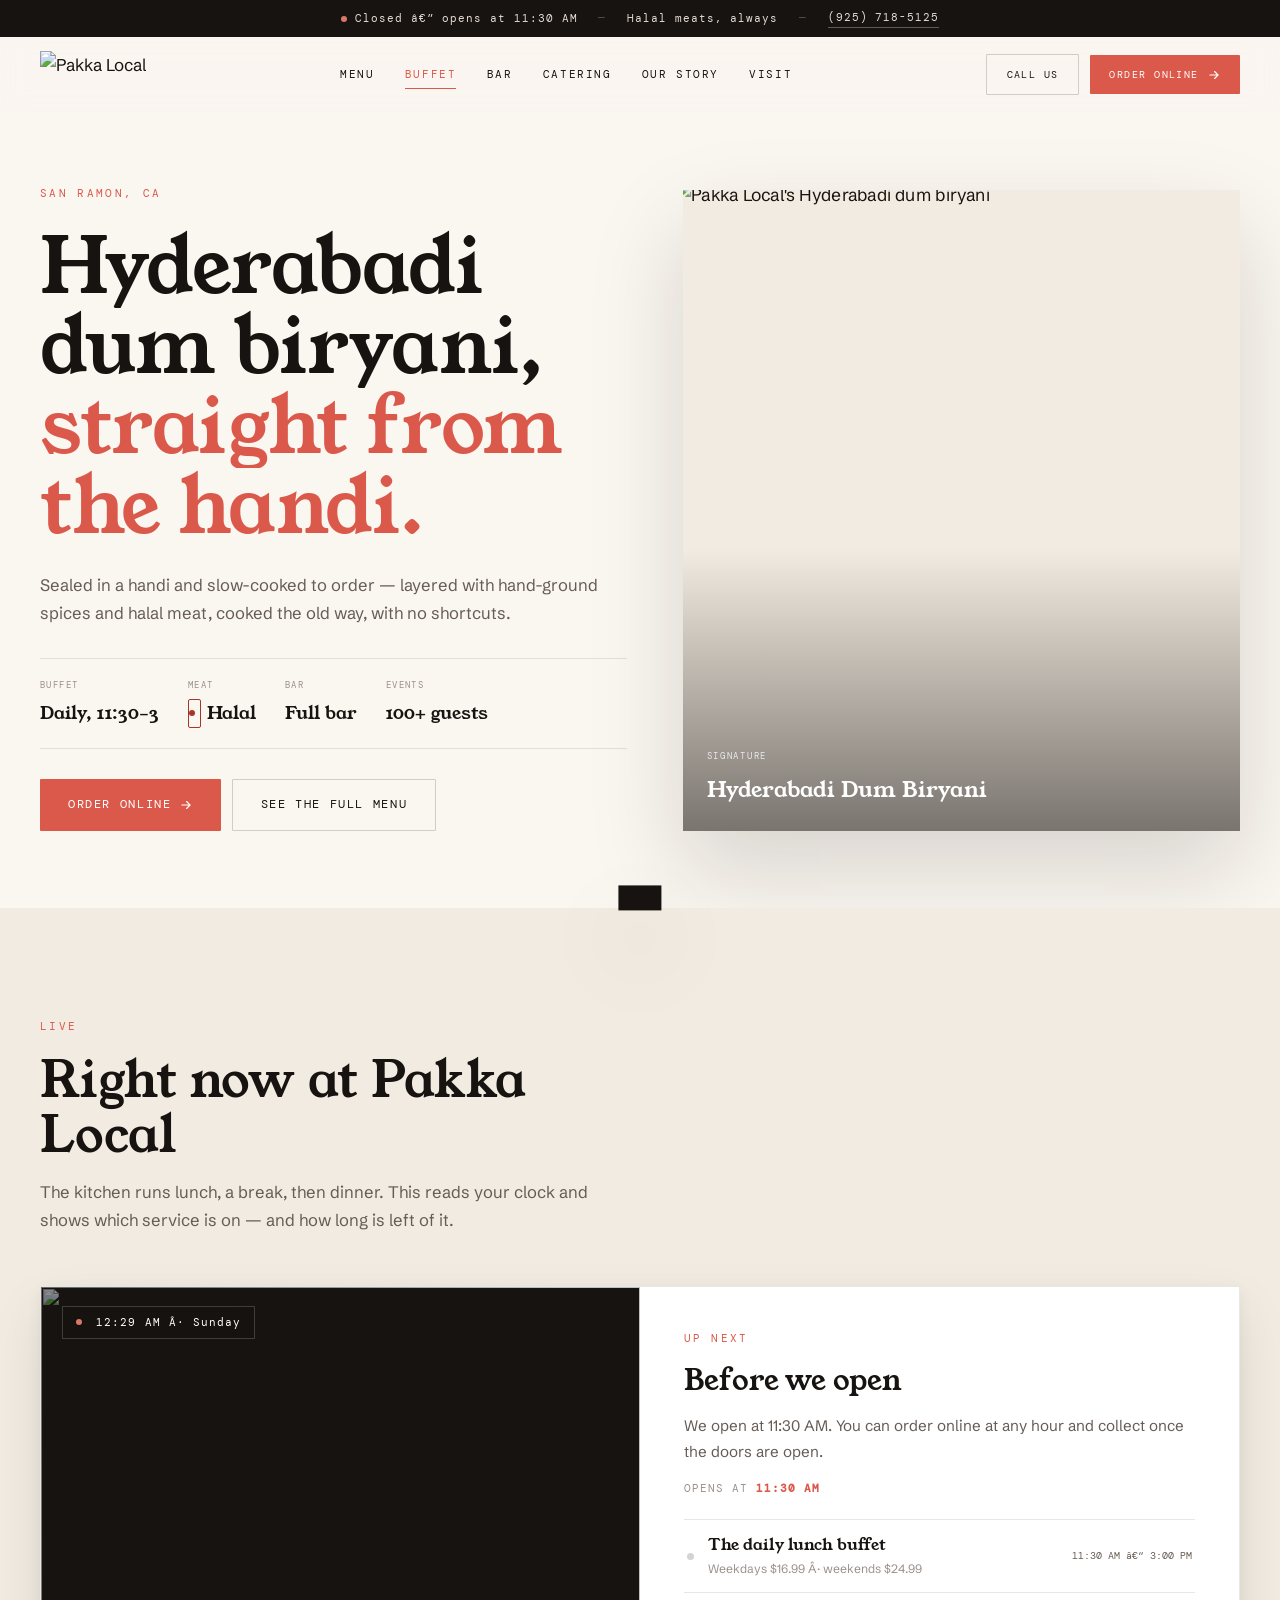
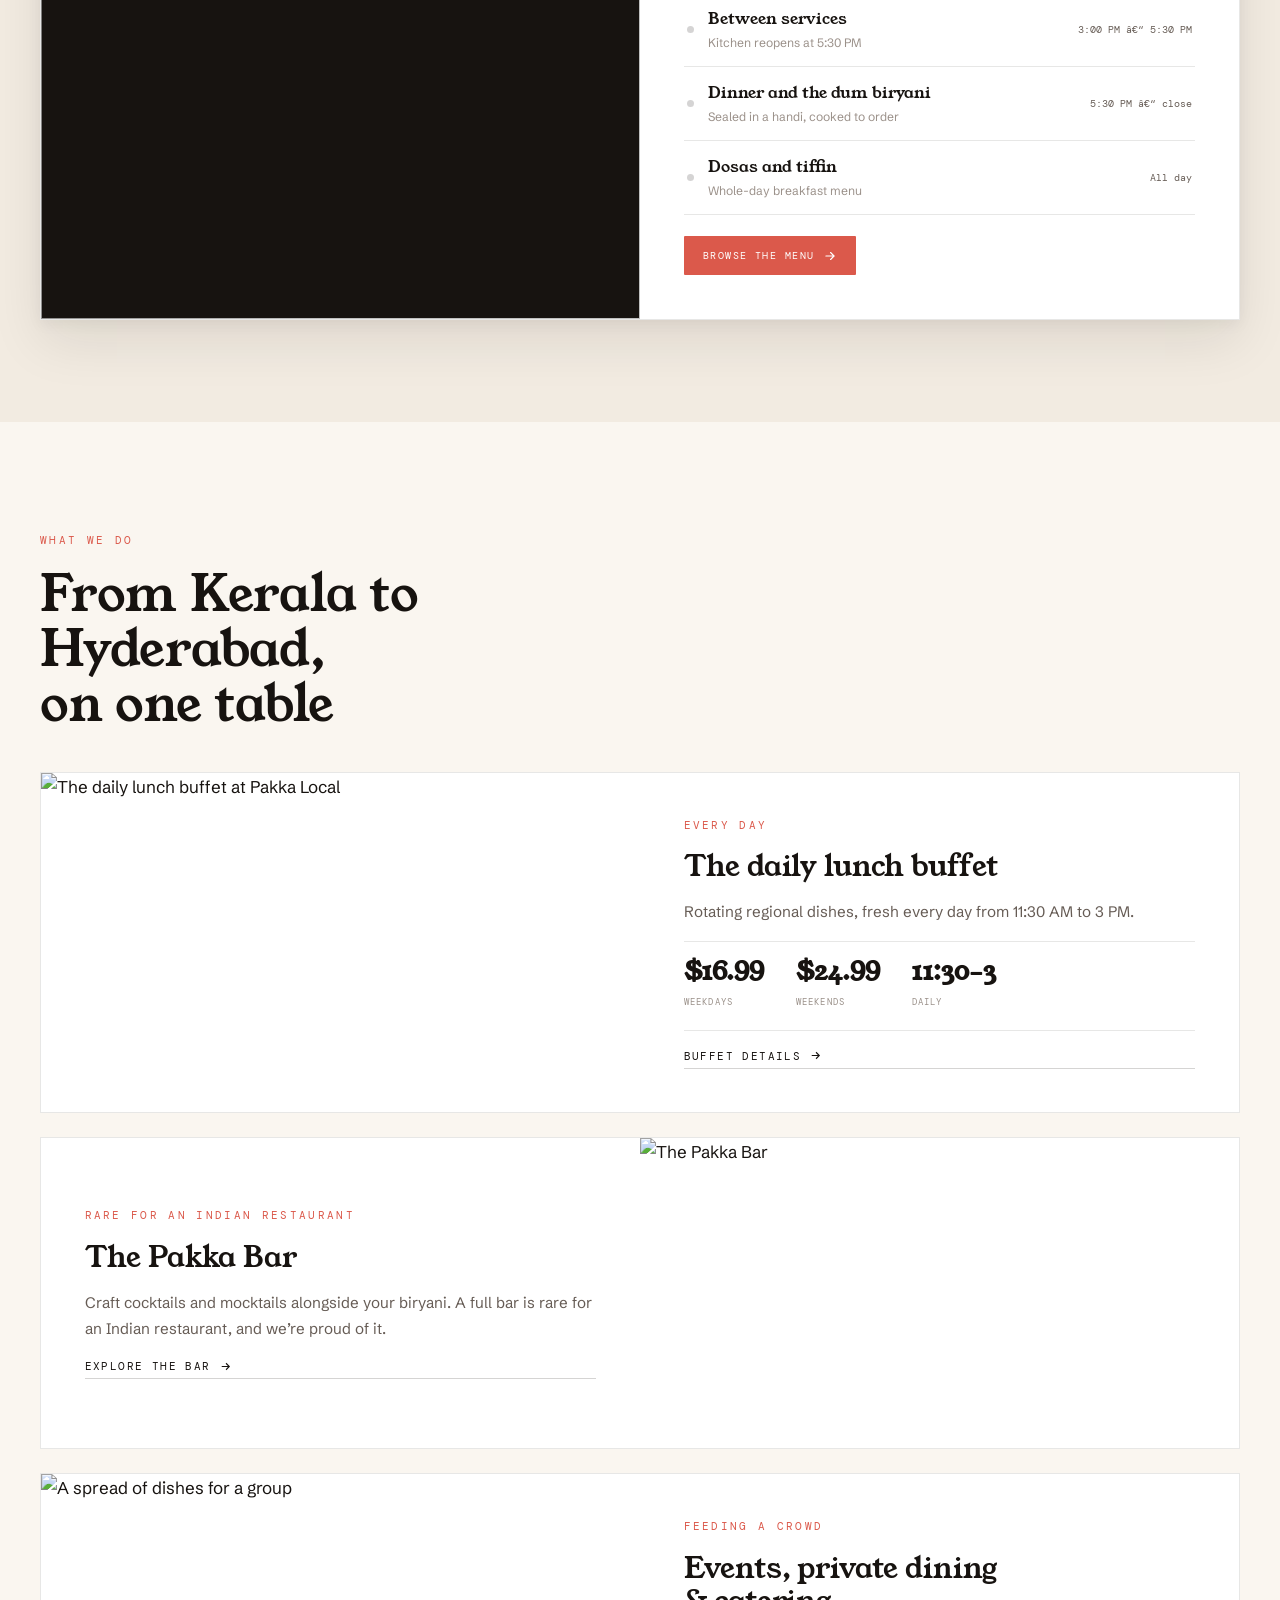
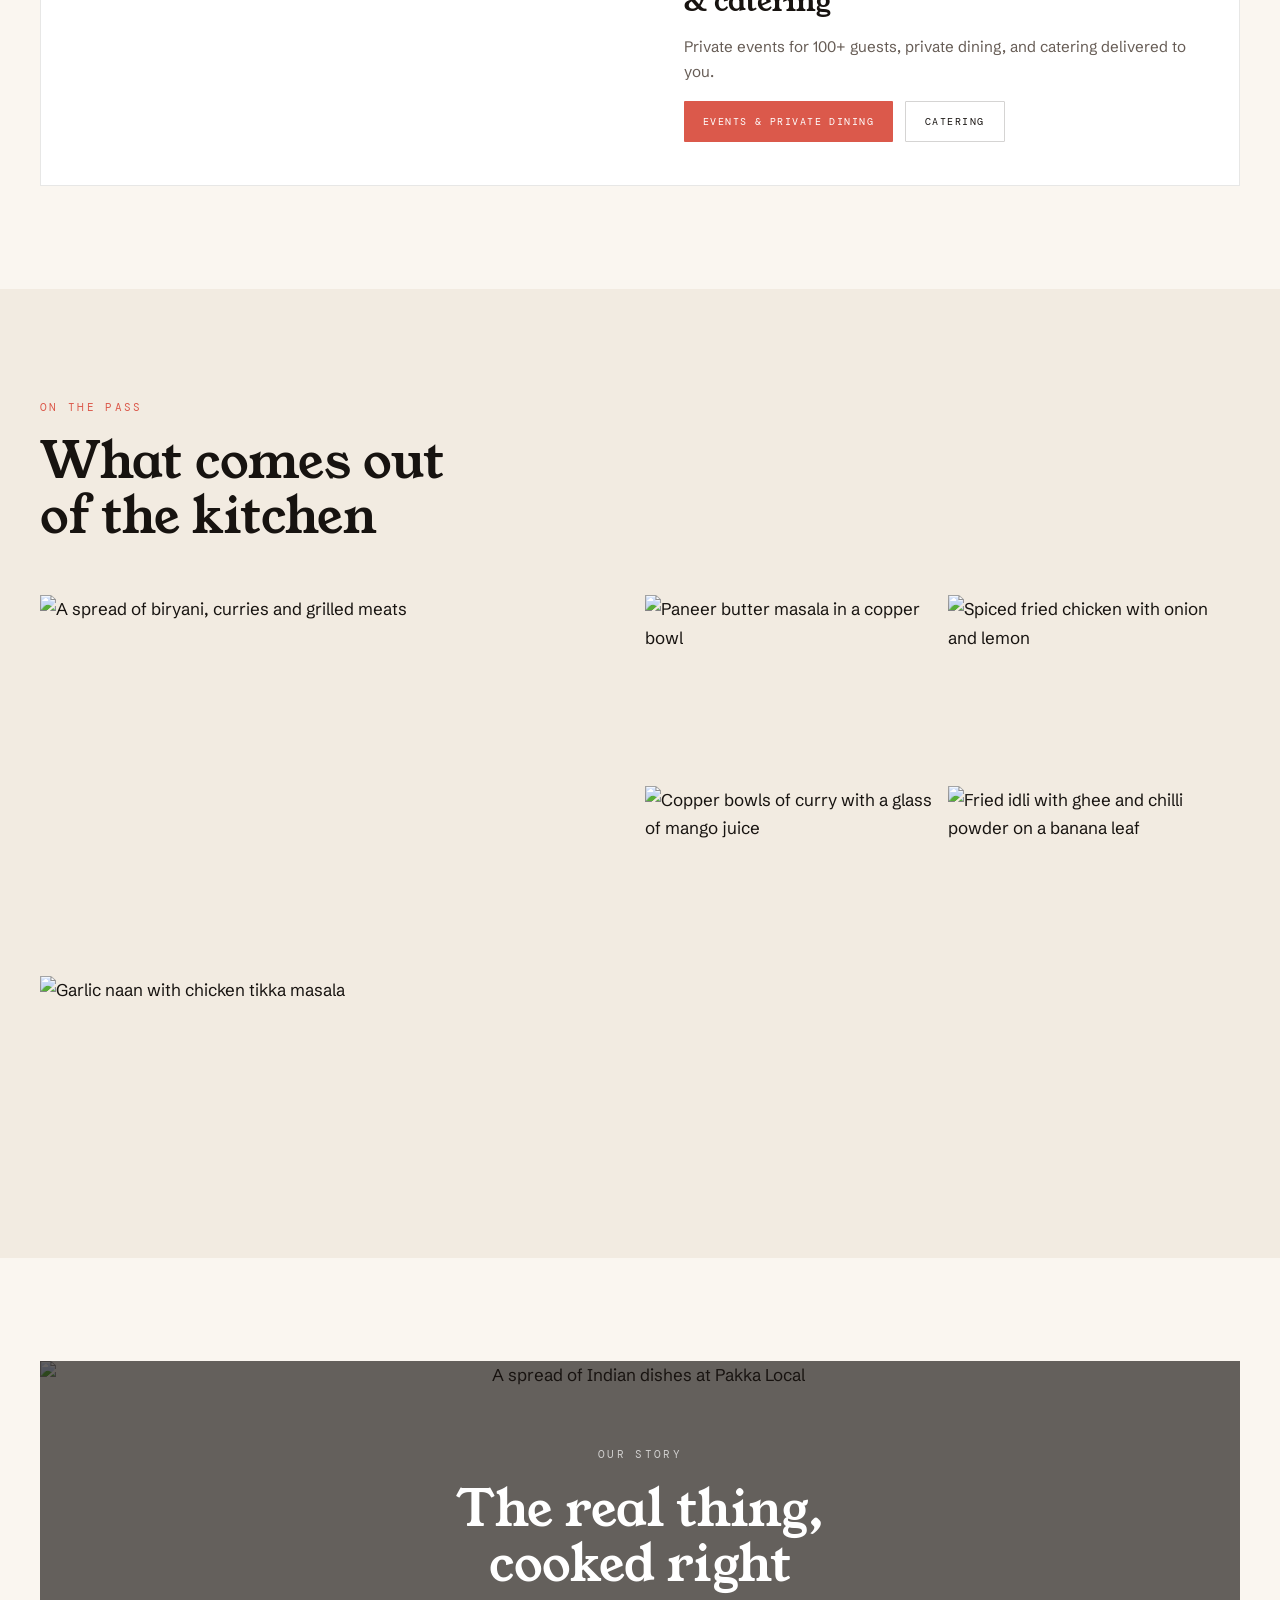
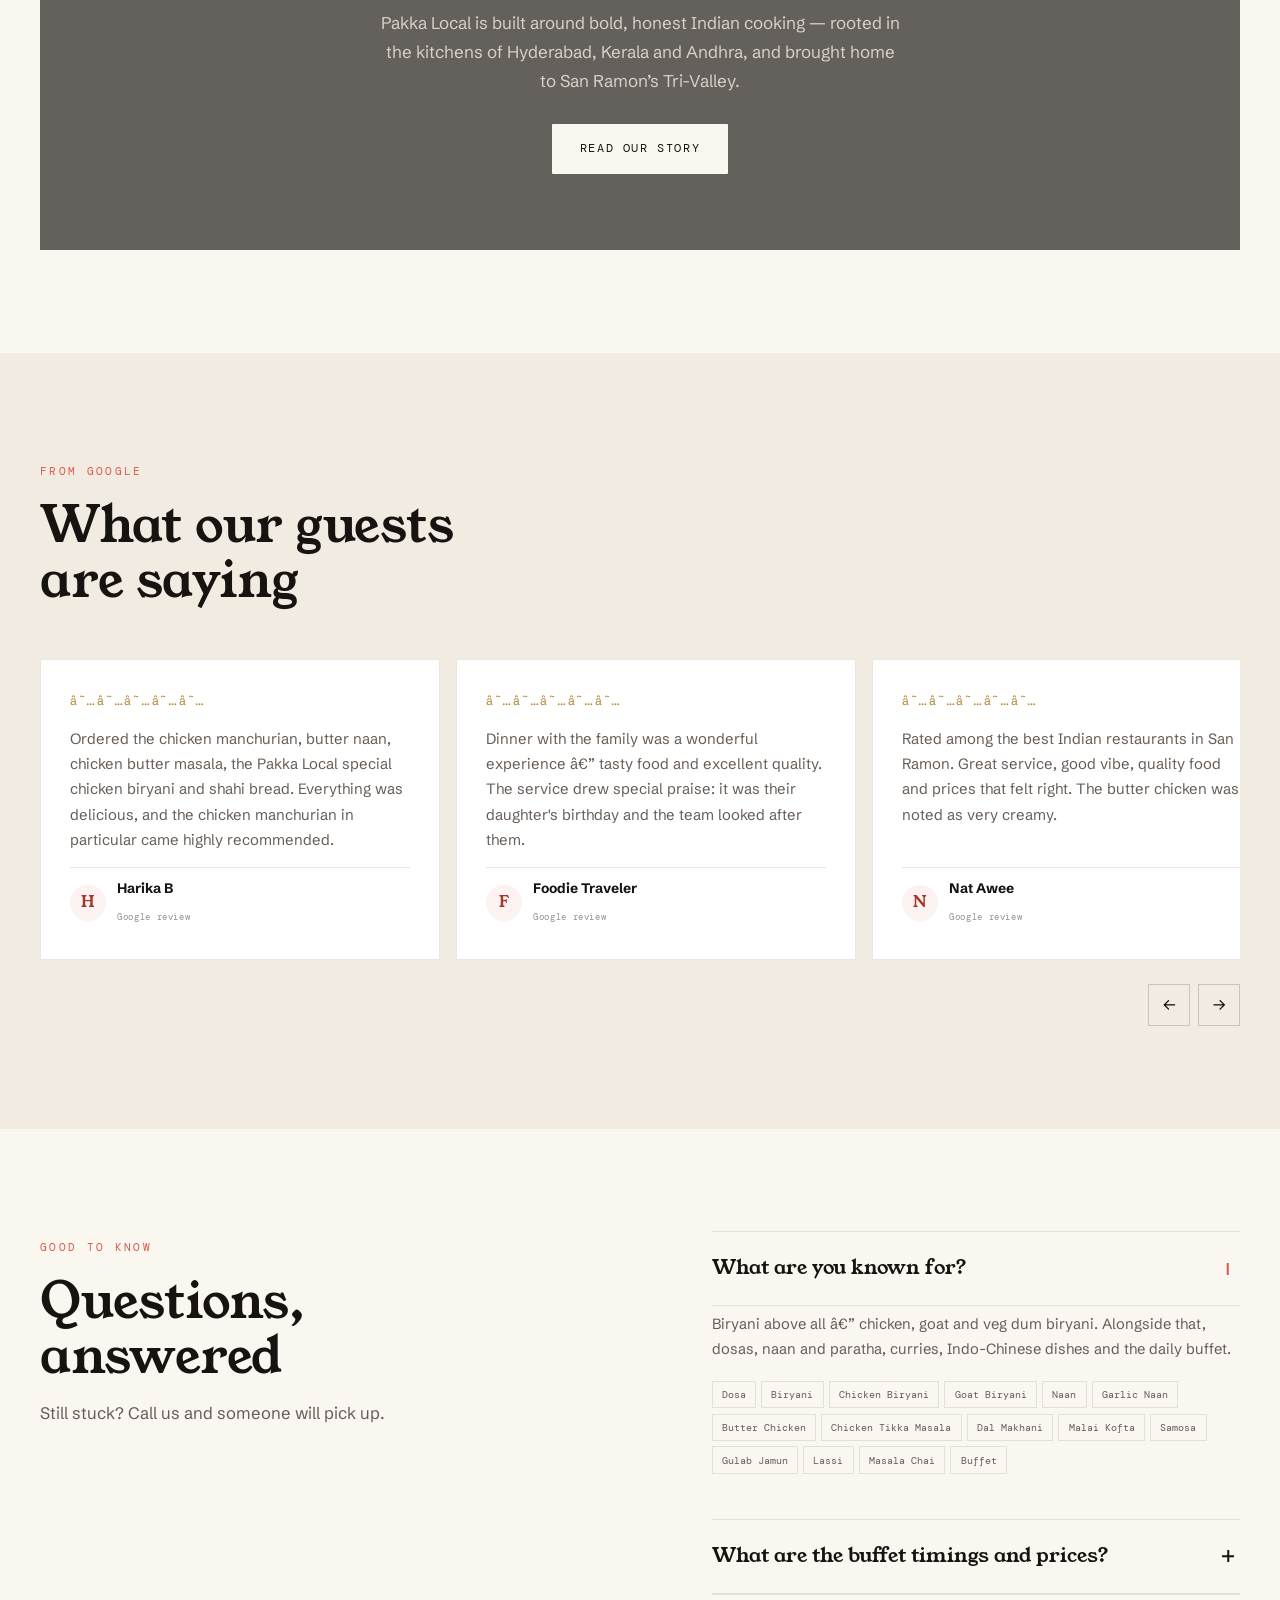
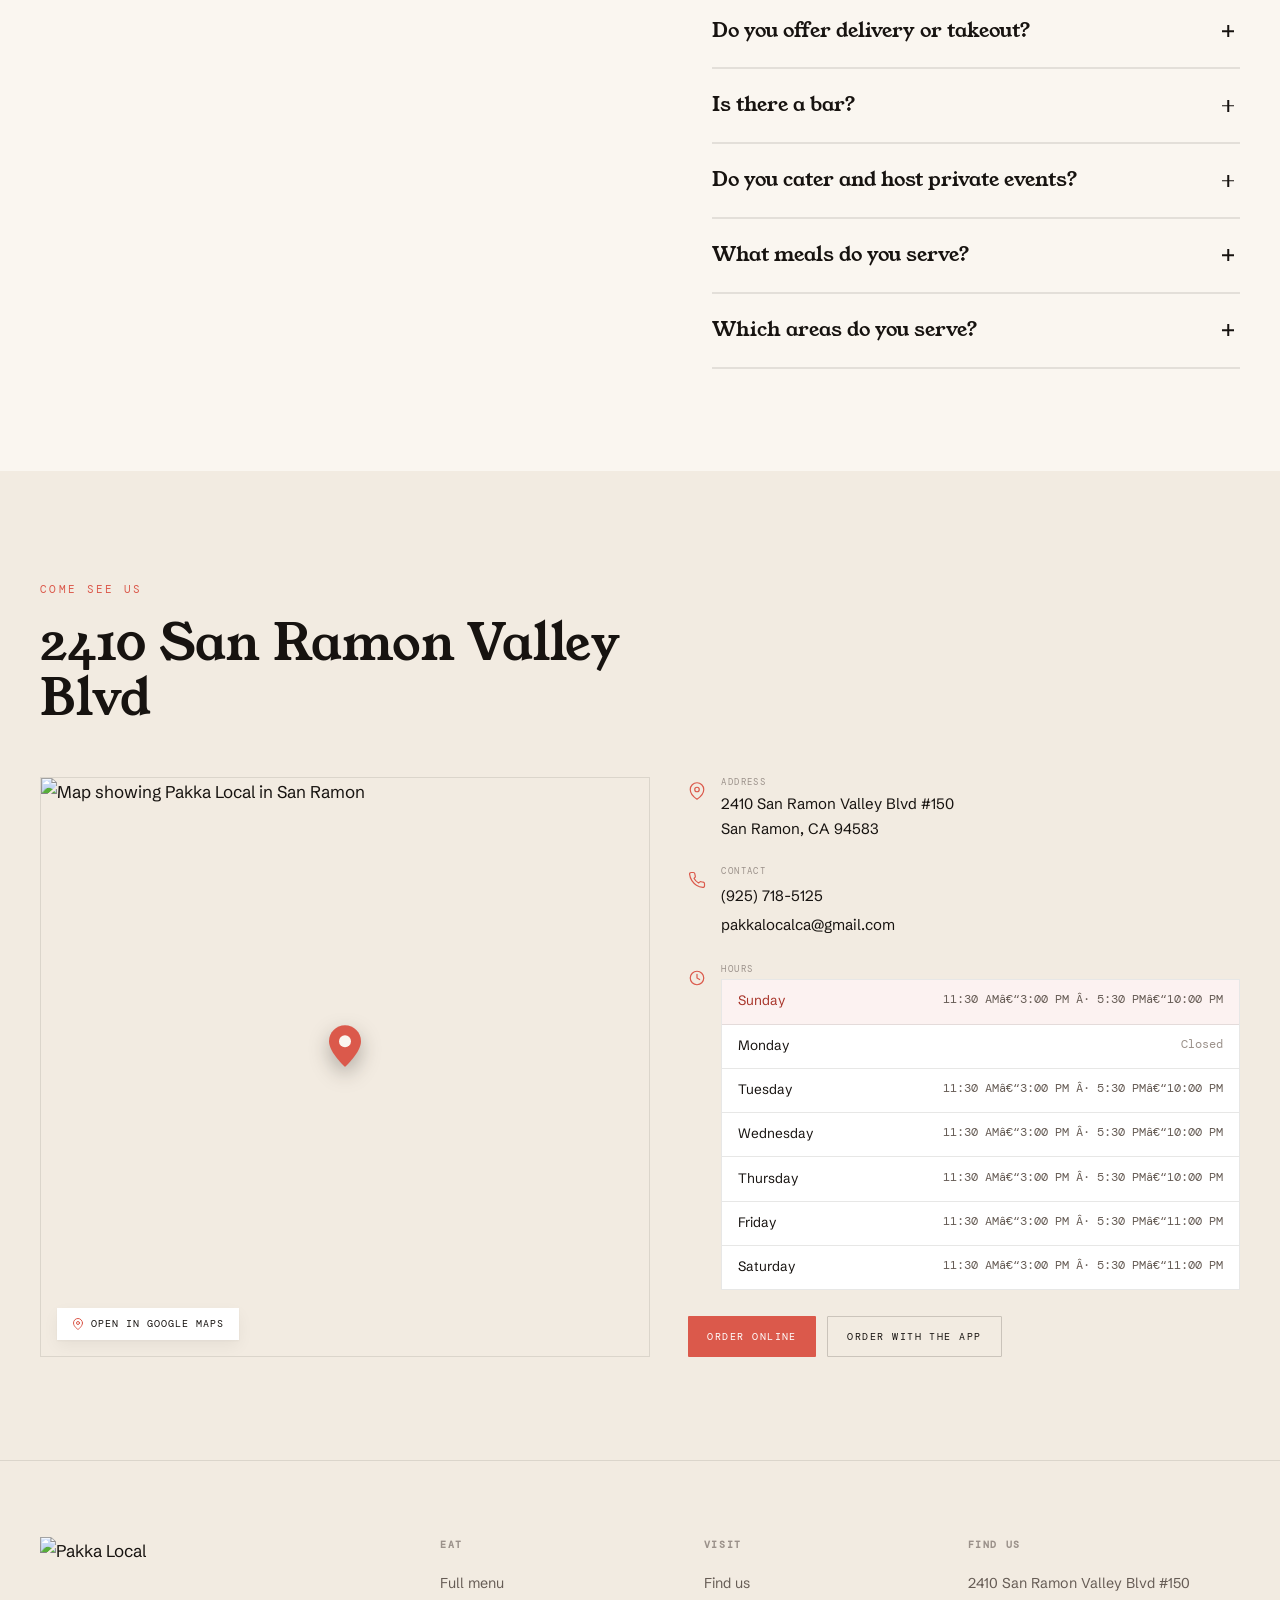
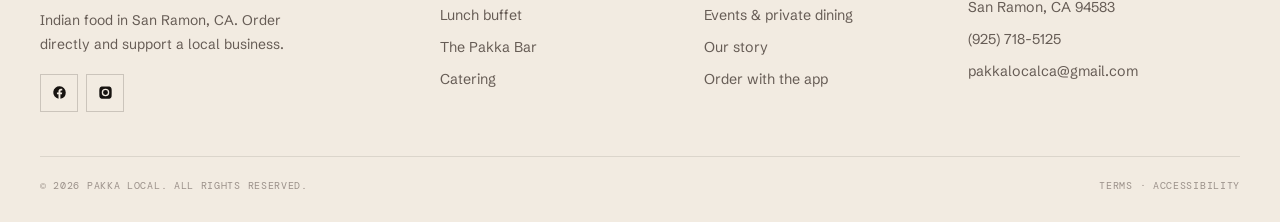
==== index.html @ 2f12a11b "Replace site with local HTML/CSS and Boons order links. Point every Order online CTA to order.boons." ====
<!DOCTYPE html>
<html lang="en">
<head>
<meta charset="UTF-8">
<meta name="viewport" content="width=device-width, initial-scale=1.0">
<title>Pakka Local — Indian food in San Ramon, CA</title>
<meta name="description" content="Pakka Local: Hyderabadi dum biryani, a daily lunch buffet and a full bar in San Ramon, CA. Order directly for takeout or delivery.">
<meta name="theme-color" content="#db594b">
<meta property="og:title" content="Pakka Local — Indian food in San Ramon, CA">
<meta property="og:description" content="Pakka Local: Hyderabadi dum biryani, a daily lunch buffet and a full bar in San Ramon, CA. Order directly for takeout or delivery.">
<meta property="og:image" content="https://static-content.owner.com/097e523f-28c5-4155-baf5-9c3c48c8f4a4">
<link rel="preconnect" href="https://fonts.googleapis.com">
<link rel="preconnect" href="https://fonts.gstatic.com" crossorigin>
<link href="https://fonts.googleapis.com/css2?family=Young+Serif&family=Schibsted+Grotesk:ital,wght@0,400..700;1,400..600&family=DM+Mono:wght@400;500&display=swap" rel="stylesheet">
<link rel="stylesheet" href="css/styles.css">
<link rel="icon" href="https://pakkalocalusa.com/pluto-images/49ff95b6-4b15-40d1-94bc-1e4e50acdd3d?w=64&h=64&fit=contain">
</head>
<body>
<a class="skip" href="#main">Skip to main content</a>
<div id="pre"><div style="text-align:center">
  <img src="https://pakkalocalusa.com/pluto-images/49ff95b6-4b15-40d1-94bc-1e4e50acdd3d?h=150&fit=contain" alt="Pakka Local">
  <div class="ln"><i id="pb"></i></div></div></div>
<div id="prog"></div>

<div id="ann"><div class="ann-in">
  <span id="stat"><i class="dt"></i>Checking today&rsquo;s hours</span>
  <span class="sep">&mdash;</span><span>Halal meats, always</span>
  <span class="sep">&mdash;</span><a href="tel:+19257185125">(925) 718-5125</a>
</div></div>
<header id="nav"><div class="wrap nv">
  <a class="brand" href="index.html" aria-label="Pakka Local home">
    <img src="https://pakkalocalusa.com/pluto-images/49ff95b6-4b15-40d1-94bc-1e4e50acdd3d?h=140&fit=contain" alt="Pakka Local"></a>
  <nav class="nvl" aria-label="Primary">
    <a href="menu.html" >Menu</a>
    <a href="index.html#buffet" class="cur">Buffet</a>
    <a href="index.html#bar">Bar</a>
    <a href="https://order.boons.io/site/catering/pakka-local/172/y">Catering</a>
    <a href="https://pakkalocalusa.com/story">Our story</a>
    <a href="index.html#visit">Visit</a>
  </nav>
  <div class="nvc">
    <a class="btn b2 bs" href="tel:+19257185125">Call us</a>
    <a class="btn b1 bs" href="https://order.boons.io/site/pakka-local/172/y">Order online
      <svg viewBox="0 0 24 24" fill="none" stroke="currentColor" stroke-width="2" stroke-linecap="round"><path d="M5 12h14M13 6l6 6-6 6"/></svg></a>
    <button class="brg" id="brg" aria-label="Open menu" aria-expanded="false"><span></span><span></span><span></span></button>
  </div>
</div></header>
<div id="dr" aria-hidden="true">
  <a href="menu.html">Menu <span>01</span></a>
  <a href="index.html#buffet">Lunch buffet <span>02</span></a>
  <a href="index.html#bar">The Pakka Bar <span>03</span></a>
  <a href="index.html#gallery">Gallery <span>04</span></a>
  <a href="https://order.boons.io/site/catering/pakka-local/172/y">Catering <span>05</span></a>
  <a href="https://pakkalocalusa.com/page/events">Events &amp; private dining <span>06</span></a>
  <a href="index.html#visit">Visit us <span>07</span></a>
  <div class="drf">
    <a class="btn b1" href="https://order.boons.io/site/pakka-local/172/y">Order online</a>
    <a class="btn b2" href="tel:+19257185125">Call (925) 718-5125</a>
  </div>
</div>

<main id="main">

<section id="hero">
  <div class="wrap hg">
    <div>
      <span class="eb">San Ramon, CA</span>
      <h1 class="h1 ht">
        <span class="l"><i>Hyderabadi</i></span>
        <span class="l"><i>dum biryani,</i></span>
        <span class="l"><i><span class="red">straight from</span></i></span>
        <span class="l"><i><span class="red">the handi.</span></i></span>
      </h1>
      <p class="lede">Sealed in a handi and slow-cooked to order &mdash; layered with hand-ground spices and halal meat, cooked the old way, with no shortcuts.</p>
      <div class="hm">
        <div><small>Buffet</small><b>Daily, 11:30&ndash;3</b></div>
        <div><small>Meat</small><b><span class="mk nv"></span>Halal</b></div>
        <div><small>Bar</small><b>Full bar</b></div>
        <div><small>Events</small><b>100+ guests</b></div>
      </div>
      <div class="hc">
        <a class="btn b1" href="https://order.boons.io/site/pakka-local/172/y">Order online
          <svg viewBox="0 0 24 24" fill="none" stroke="currentColor" stroke-width="2" stroke-linecap="round"><path d="M5 12h14M13 6l6 6-6 6"/></svg></a>
        <a class="btn b2" href="menu.html">See the full menu</a>
      </div>
    </div>
    <div class="hv">
      <figure class="hf">
        <img src="https://static-content.owner.com/097e523f-28c5-4155-baf5-9c3c48c8f4a4" alt="Pakka Local's Hyderabadi dum biryani" fetchpriority="high">
        <figcaption class="hcap"><small>Signature</small><b>Hyderabadi Dum Biryani</b></figcaption>
      </figure>
    </div>
  </div>
</section>

<section id="now" class="sec p2">
  <div class="wrap">
    <div class="head rv">
      <span class="eb">Live</span>
      <h2 class="h2">Right now at Pakka Local</h2>
      <p class="lede">The kitchen runs lunch, a break, then dinner. This reads your clock and shows which service is on &mdash; and how long is left of it.</p>
    </div>
    <div class="nowc rv d1">
      <div class="nowm" id="nowm"><span class="clock" id="clk">&mdash;</span></div>
      <div class="nowb">
        <span class="eb" id="nowEb">Now serving</span>
        <h3 class="h3" id="nowT">&mdash;</h3>
        <p id="nowD">&mdash;</p>
        <div class="cdn" id="cdn"></div>
        <div class="nowr" id="nowR"></div>
        <a class="btn b1 bs" id="nowCta" style="align-self:flex-start;margin-top:.3rem" href="https://order.boons.io/site/pakka-local/172/y">Order online
          <svg viewBox="0 0 24 24" fill="none" stroke="currentColor" stroke-width="2" stroke-linecap="round"><path d="M5 12h14M13 6l6 6-6 6"/></svg></a>
      </div>
    </div>
  </div>
</section>

<section id="buffet" class="sec">
  <div class="wrap stk">
    <div class="head rv" style="margin-bottom:0">
      <span class="eb">What we do</span>
      <h2 class="h2">From Kerala to Hyderabad,<br>on one table</h2>
    </div>

    <article class="ft2 rv d1">
      <div class="ftm"><img src="https://pakkalocalusa.com/pluto-images/4c936a5d-d842-4997-a4f6-0e1b939f530f?w=1200&h=675&fit=cover" alt="The daily lunch buffet at Pakka Local" loading="lazy"></div>
      <div class="ftb">
        <span class="eb">Every day</span>
        <h3 class="h3">The daily lunch buffet</h3>
        <p>Rotating regional dishes, fresh every day from 11:30 AM to 3 PM.</p>
        <div class="pr">
          <div><b>$16.99</b><small>Weekdays</small></div>
          <div><b>$24.99</b><small>Weekends</small></div>
          <div><b>11:30&ndash;3</b><small>Daily</small></div>
        </div>
        <a class="lnk" href="https://pakkalocalusa.com/page/lunch-buffet">Buffet details
          <svg viewBox="0 0 24 24" fill="none" stroke="currentColor" stroke-width="2"><path d="M5 12h14M13 6l6 6-6 6"/></svg></a>
      </div>
    </article>

    <article class="ft2 fl rv d1" id="bar">
      <div class="ftm"><img src="https://pakkalocalusa.com/pluto-images/46315aab-0f68-4e82-9890-76fc4db70a52?w=1200&h=675&fit=cover" alt="The Pakka Bar" loading="lazy"></div>
      <div class="ftb">
        <span class="eb">Rare for an Indian restaurant</span>
        <h3 class="h3">The Pakka Bar</h3>
        <p>Craft cocktails and mocktails alongside your biryani. A full bar is rare for an Indian restaurant, and we&rsquo;re proud of it.</p>
        <a class="lnk" href="https://pakkalocalusa.com/page/bar">Explore the bar
          <svg viewBox="0 0 24 24" fill="none" stroke="currentColor" stroke-width="2"><path d="M5 12h14M13 6l6 6-6 6"/></svg></a>
      </div>
    </article>

    <article class="ft2 rv d1" id="events">
      <div class="ftm"><img src="https://pakkalocalusa.com/pluto-images/a0805a55-cbc2-4883-9723-97cdabc34da7?w=1200&h=675&fit=cover" alt="A spread of dishes for a group" loading="lazy"></div>
      <div class="ftb">
        <span class="eb">Feeding a crowd</span>
        <h3 class="h3">Events, private dining<br>&amp; catering</h3>
        <p>Private events for 100+ guests, private dining, and catering delivered to you.</p>
        <div style="display:flex;gap:.7rem;flex-wrap:wrap">
          <a class="btn b1 bs" href="https://pakkalocalusa.com/page/events">Events &amp; private dining</a>
          <a class="btn b2 bs" href="https://order.boons.io/site/catering/pakka-local/172/y">Catering</a>
        </div>
      </div>
    </article>
  </div>
</section>

<section id="gallery" class="sec p2">
  <div class="wrap">
    <div class="head rv"><span class="eb">On the pass</span><h2 class="h2">What comes out<br>of the kitchen</h2></div>
    <div class="gl rv d1" id="gl"></div>
  </div>
</section>

<section id="story" class="sec">
  <div class="wrap">
    <div class="sb2 rv">
      <img src="https://pakkalocalusa.com/pluto-images/0b4c0921-8bb4-4033-8612-6811c705947e?w=1920&fit=cover" alt="A spread of Indian dishes at Pakka Local" loading="lazy">
      <div>
        <span class="eb w">Our story</span>
        <h2 class="h2" style="margin:1rem 0">The real thing,<br>cooked right</h2>
        <p>Pakka Local is built around bold, honest Indian cooking &mdash; rooted in the kitchens of Hyderabad, Kerala and Andhra, and brought home to San Ramon&rsquo;s Tri-Valley.</p>
        <a class="btn b3" style="margin-top:1.8rem" href="https://pakkalocalusa.com/story">Read our story</a>
      </div>
    </div>
  </div>
</section>

<section id="reviews" class="sec p2">
  <div class="wrap">
    <div class="head rv"><span class="eb">From Google</span><h2 class="h2">What our guests<br>are saying</h2></div>
    <div class="rv d1">
      <div class="rt" id="rt"></div>
      <div class="rn2"><button id="rp" aria-label="Previous review">&larr;</button><button id="rnx" aria-label="Next review">&rarr;</button></div>
    </div>
  </div>
</section>

<section id="faq" class="sec">
  <div class="wrap g2 l" style="align-items:start">
    <div>
      <span class="eb rv">Good to know</span>
      <h2 class="h2 rv d1" style="margin:.9rem 0 1rem">Questions,<br>answered</h2>
      <p class="lede rv d2">Still stuck? Call us and someone will pick up.</p>
      <a class="btn b2 rv d3" style="margin-top:1.3rem" href="tel:+19257185125">Call (925) 718-5125</a>
    </div>
    <div class="fq rv d2" id="fq"></div>
  </div>
</section>

<section id="visit" class="sec p2">
  <div class="wrap">
    <div class="head rv"><span class="eb">Come see us</span><h2 class="h2">2410 San Ramon Valley Blvd</h2></div>
    <div class="lg">
      <a class="mp rv" href="https://www.google.com/maps/search/?api=1&query=2410%20San%20Ramon%20Valley%20Blvd%20%23150%2C%20San%20Ramon%2C%20CA%2094583%2C%20USA&query_place_id=ChIJfeca1NTzj4ARiOYb5qGYEJQ" target="_blank" rel="noopener">
        <img src="https://pakkalocalusa.com/static-maps/map.jpg?lat=37.7753649&lon=-121.9766052&styleKey=202504&width=900&height=620&zoomLevel=15" alt="Map showing Pakka Local in San Ramon" loading="lazy">
        <svg class="mpn" width="32" height="42" viewBox="0 0 40 52" aria-hidden="true"><path d="M20 0C9 0 0 9 0 20c0 14 20 32 20 32s20-18 20-32C40 9 31 0 20 0z" fill="#db594b"/><circle cx="20" cy="20" r="7.5" fill="#faf6f0"/></svg>
        <span class="mpb"><svg viewBox="0 0 24 24" stroke-linecap="round"><path d="M21 10c0 7-9 13-9 13s-9-6-9-13a9 9 0 0118 0z"/><circle cx="12" cy="10" r="3"/></svg>Open in Google Maps</span>
      </a>
      <div class="ib rv d1">
        <div class="ii"><svg viewBox="0 0 24 24" stroke-linecap="round" stroke-linejoin="round"><path d="M21 10c0 7-9 13-9 13s-9-6-9-13a9 9 0 0118 0z"/><circle cx="12" cy="10" r="3"/></svg>
          <div><h4>Address</h4><p>2410 San Ramon Valley Blvd #150<br>San Ramon, CA 94583</p></div></div>
        <div class="ii"><svg viewBox="0 0 24 24" stroke-linecap="round" stroke-linejoin="round"><path d="M22 16.9v3a2 2 0 01-2.2 2 19.8 19.8 0 01-8.6-3 19.5 19.5 0 01-6-6A19.8 19.8 0 012.1 4.2 2 2 0 014.1 2h3a2 2 0 012 1.7c.1 1 .3 1.9.6 2.8a2 2 0 01-.5 2.1L8.1 9.9a16 16 0 006 6l1.3-1.1a2 2 0 012.1-.5c.9.3 1.8.5 2.8.6a2 2 0 011.7 2z"/></svg>
          <div><h4>Contact</h4><a href="tel:+19257185125">(925) 718-5125</a><br><a href="mailto:pakkalocalca@gmail.com">pakkalocalca@gmail.com</a></div></div>
        <div class="ii"><svg viewBox="0 0 24 24" stroke-linecap="round"><circle cx="12" cy="12" r="9"/><path d="M12 7v5l3.5 2"/></svg>
          <div style="width:100%"><h4>Hours</h4><div class="hb" id="hb"></div></div></div>
        <div style="display:flex;gap:.7rem;flex-wrap:wrap">
          <a class="btn b1 bs" href="https://order.boons.io/site/pakka-local/172/y">Order online</a>
          <a class="btn b2 bs" href="https://8c9848a579954a0ca5806035a7b7b225.app.ordersave.com/download-app">Order with the app</a>
        </div>
      </div>
    </div>
  </div>
</section>
</main>

<div id="lb" role="dialog" aria-modal="true" aria-label="Photo viewer">
  <button class="lbx" id="lbx" aria-label="Close">&#10005;</button>
  <button class="lbb lbp" id="lbp" aria-label="Previous">&larr;</button>
  <img id="lbi" src="" alt="">
  <button class="lbb lbn" id="lbn" aria-label="Next">&rarr;</button>
  <p class="lbc" id="lbc"></p>
</div>

<footer id="ft"><div class="wrap">
  <div class="fg">
    <div class="fb">
      <img src="https://pakkalocalusa.com/pluto-images/49ff95b6-4b15-40d1-94bc-1e4e50acdd3d?h=140&fit=contain" alt="Pakka Local">
      <p>Indian food in San Ramon, CA. Order directly and support a local business.</p>
      <div class="sc">
        <a href="https://www.facebook.com/people/pakkalocalusa/61559272376143/" target="_blank" rel="noopener" aria-label="Facebook"><svg viewBox="0 0 24 24"><path d="M22 12a10 10 0 10-11.6 9.9v-7H7.9V12h2.5V9.8c0-2.5 1.5-3.9 3.8-3.9 1.1 0 2.2.2 2.2.2v2.5h-1.3c-1.2 0-1.6.8-1.6 1.6V12h2.8l-.4 2.9h-2.4v7A10 10 0 0022 12z"/></svg></a>
        <a href="https://instagram.com/pakkalocalusa" target="_blank" rel="noopener" aria-label="Instagram"><svg viewBox="0 0 24 24"><path d="M12 2.2c3.2 0 3.6 0 4.9.1 1.2.1 1.8.2 2.2.4.6.2 1 .5 1.4.9.4.4.7.8.9 1.4.2.4.4 1 .4 2.2.1 1.3.1 1.7.1 4.9s0 3.6-.1 4.9c-.1 1.2-.2 1.8-.4 2.2-.2.6-.5 1-.9 1.4-.4.4-.8.7-1.4.9-.4.2-1 .4-2.2.4-1.3.1-1.7.1-4.9.1s-3.6 0-4.9-.1c-1.2-.1-1.8-.2-2.2-.4-.6-.2-1-.5-1.4-.9-.4-.4-.7-.8-.9-1.4-.2-.4-.4-1-.4-2.2-.1-1.3-.1-1.7-.1-4.9s0-3.6.1-4.9c.1-1.2.2-1.8.4-2.2.2-.6.5-1 .9-1.4.4-.4.8-.7 1.4-.9.4-.2 1-.4 2.2-.4 1.3-.1 1.7-.1 4.9-.1zm0 3.8a6 6 0 100 12 6 6 0 000-12zm0 9.9a3.9 3.9 0 110-7.8 3.9 3.9 0 010 7.8zm7.6-10.1a1.4 1.4 0 11-2.8 0 1.4 1.4 0 012.8 0z"/></svg></a>
      </div>
    </div>
    <div class="fcl"><h5>Eat</h5><a href="menu.html">Full menu</a><a href="index.html#buffet">Lunch buffet</a>
      <a href="index.html#bar">The Pakka Bar</a><a href="https://order.boons.io/site/catering/pakka-local/172/y">Catering</a></div>
    <div class="fcl"><h5>Visit</h5><a href="index.html#visit">Find us</a>
      <a href="https://pakkalocalusa.com/page/events">Events &amp; private dining</a>
      <a href="https://pakkalocalusa.com/story">Our story</a>
      <a href="https://8c9848a579954a0ca5806035a7b7b225.app.ordersave.com/download-app">Order with the app</a></div>
    <div class="fcl"><h5>Find us</h5><p>2410 San Ramon Valley Blvd #150<br>San Ramon, CA 94583</p>
      <a href="tel:+19257185125">(925) 718-5125</a><a href="mailto:pakkalocalca@gmail.com">pakkalocalca@gmail.com</a></div>
  </div>
  <div class="fbar"><span>&copy; <span id="yr">2026</span> Pakka Local. All rights reserved.</span>
    <span><a href="https://pakkalocalusa.com/terms">Terms</a> &middot; <a href="https://pakkalocalusa.com/accessibility">Accessibility</a></span></div>
</div></footer>
<button id="tt" aria-label="Back to top"><svg width="16" height="16" viewBox="0 0 24 24" fill="none" stroke="currentColor" stroke-width="2.2" stroke-linecap="round"><path d="M12 19V5M5 12l7-7 7 7"/></svg></button>
<div id="ts"></div>
<script src="js/main.js" defer></script>
</body>
</html>
---- css/styles.css ----
/* ==========================================================
   PAKKA LOCAL â€” shared stylesheet
   Type: Young Serif (display) / Schibsted Grotesk (body) / DM Mono (labels)
   Colour: the brand red #db594b from the existing site
   ========================================================== */
:root{
  --red:#db594b; --red-d:#a8352a; --red-t:rgba(219,89,75,.08);
  --ink:#171310; --ink-2:#665c55; --ink-3:#9b918a;
  --paper:#faf6f0; --paper-2:#f2ebe1; --white:#fff;
  --line:rgba(23,19,16,.10); --line-2:rgba(23,19,16,.18);
  --sh-s:0 1px 2px rgba(23,19,16,.04),0 6px 16px rgba(23,19,16,.05);
  --sh-m:0 4px 14px rgba(23,19,16,.05),0 22px 50px rgba(23,19,16,.09);
  --sh-l:0 40px 90px rgba(23,19,16,.15);
  --disp:"Young Serif",Georgia,serif;
  --body:"Schibsted Grotesk",system-ui,-apple-system,sans-serif;
  --mono:"DM Mono",ui-monospace,monospace;
  --e:cubic-bezier(.22,.61,.36,1);
  --e2:cubic-bezier(.65,0,.35,1);
}
*,*::before,*::after{box-sizing:border-box;margin:0;padding:0}
html{scroll-behavior:smooth;scroll-padding-top:88px;-webkit-text-size-adjust:100%}
body{background:var(--paper);color:var(--ink);font-family:var(--body);font-size:17px;
  line-height:1.68;overflow-x:hidden;-webkit-font-smoothing:antialiased}
body.locked{overflow:hidden}
img{max-width:100%;display:block}
a{color:inherit;text-decoration:none}
button,input,select,textarea{font:inherit;color:inherit}
button{background:none;border:none;cursor:pointer}
::selection{background:var(--red);color:#fff}
:focus-visible{outline:2.5px solid var(--red);outline-offset:3px;border-radius:2px}

h1,h2,h3,h4{font-family:var(--disp);font-weight:400;line-height:1.12;letter-spacing:-.005em}
.h1{font-size:clamp(2.6rem,6vw,4.9rem);line-height:1.04}
.h2{font-size:clamp(1.95rem,3.9vw,3.15rem);line-height:1.1}
.h3{font-size:clamp(1.4rem,2.3vw,1.95rem)}
.h4{font-size:1.12rem}
.red{color:var(--red)}
.lede{font-size:clamp(1rem,1.3vw,1.14rem);color:var(--ink-2);max-width:56ch}
.eb{font-family:var(--mono);font-size:.66rem;letter-spacing:.22em;text-transform:uppercase;
  color:var(--red);display:inline-block}
.eb.w{color:rgba(255,255,255,.7)}

.wrap{width:min(100% - 2.4rem,1200px);margin-inline:auto;position:relative}
.sec{padding:clamp(4rem,8vw,7.2rem) 0;position:relative}
.p2{background:var(--paper-2)}
.dark{background:var(--ink);color:#f0eae3}
.dark .lede{color:#b0a69e}
.head{max-width:60ch;margin-bottom:clamp(2.2rem,4vw,3.4rem)}
.head .h2{margin:.9rem 0 1rem}
.g2{display:grid;gap:clamp(2rem,4vw,4rem);align-items:center}
@media(min-width:920px){.g2{grid-template-columns:1fr 1fr}.g2.l{grid-template-columns:1.08fr .92fr}}

.rv{opacity:0;transform:translateY(20px);transition:opacity .9s var(--e),transform .9s var(--e)}
.rv.in{opacity:1;transform:none}
.d1{transition-delay:.08s}.d2{transition-delay:.16s}.d3{transition-delay:.24s}.d4{transition-delay:.32s}

/* buttons */
.btn{display:inline-flex;align-items:center;justify-content:center;gap:.5rem;padding:.95rem 1.75rem;
  font-family:var(--mono);font-size:.72rem;letter-spacing:.14em;text-transform:uppercase;
  position:relative;overflow:hidden;isolation:isolate;border-radius:1px;
  transition:color .4s var(--e),border-color .4s var(--e)}
.btn svg{width:14px;height:14px;flex:none;transition:transform .4s var(--e)}
.btn:hover svg{transform:translateX(4px)}
.btn::after{content:"";position:absolute;inset:0;z-index:-1;transform:scaleY(0);transform-origin:bottom;
  transition:transform .45s var(--e2)}
.btn:hover::after{transform:scaleY(1)}
.b1{background:var(--red);color:#fff}.b1::after{background:var(--ink)}
.b2{border:1px solid var(--line-2);color:var(--ink)}.b2::after{background:var(--ink)}
.b2:hover{color:var(--paper);border-color:var(--ink)}
.b3{background:var(--paper);color:var(--ink)}.b3::after{background:var(--red)}.b3:hover{color:#fff}
.bs{padding:.68rem 1.2rem;font-size:.65rem}
.lnk{font-family:var(--mono);font-size:.68rem;letter-spacing:.13em;text-transform:uppercase;
  display:inline-flex;align-items:center;gap:.5rem;padding-bottom:3px;border-bottom:1px solid var(--line-2);
  transition:color .3s,border-color .3s,gap .3s}
.lnk:hover{color:var(--red);border-color:var(--red);gap:.8rem}
.lnk svg{width:13px;height:13px}

.mk{width:13px;height:13px;border:1.5px solid #3e7c5a;border-radius:2px;display:inline-grid;
  place-items:center;flex:none}
.mk::after{content:"";width:6px;height:6px;border-radius:50%;background:#3e7c5a}
.mk.nv{border-color:var(--red-d)}.mk.nv::after{background:var(--red-d)}

/* preloader / progress */
#pre{position:fixed;inset:0;z-index:9999;background:var(--paper);display:grid;place-items:center;
  transition:opacity .7s var(--e),visibility .7s}
#pre.done{opacity:0;visibility:hidden}
#pre img{height:60px;width:auto;margin-inline:auto}
#pre .ln{width:140px;height:1px;background:var(--line-2);margin:1.6rem auto 0;overflow:hidden}
#pre .ln i{display:block;height:100%;width:0;background:var(--red);transition:width .3s linear}
#prog{position:fixed;top:0;left:0;height:2px;width:0;z-index:1000;background:var(--red);transition:width .1s linear}

/* announce bar */
#ann{background:var(--ink);color:#e6ded6;font-family:var(--mono);font-size:.66rem;letter-spacing:.09em;position:relative;z-index:60}
.ann-in{display:flex;align-items:center;justify-content:center;gap:1.3rem;padding:.58rem 1rem;flex-wrap:wrap}
.ann-in a{border-bottom:1px solid rgba(230,222,214,.35)}
.dt{width:6px;height:6px;border-radius:50%;background:#5cc98a;display:inline-block;margin-right:.5rem;
  box-shadow:0 0 0 0 rgba(92,201,138,.6);animation:pl 2.4s infinite}
.dt.off{background:#d9776a;animation:none;box-shadow:none}
@keyframes pl{70%{box-shadow:0 0 0 8px rgba(92,201,138,0)}100%{box-shadow:0 0 0 0 rgba(92,201,138,0)}}
.sep{opacity:.3}
@media(max-width:700px){.sep{display:none}.ann-in{gap:.85rem;font-size:.6rem}}

/* nav */
#nav{position:sticky;top:0;z-index:600;background:rgba(250,246,240,.9);backdrop-filter:blur(14px);
  -webkit-backdrop-filter:blur(14px);border-bottom:1px solid transparent;transition:border-color .4s,box-shadow .4s}
#nav.st{border-color:var(--line);box-shadow:0 2px 18px rgba(23,19,16,.05)}
.nv{display:flex;align-items:center;justify-content:space-between;gap:2rem;padding:.85rem 0;transition:padding .4s var(--e)}
#nav.st .nv{padding:.55rem 0}
.brand img{height:48px;width:auto;transition:height .4s var(--e)}
#nav.st .brand img{height:38px}
.nvl{display:flex;gap:1.9rem}
.nvl a{font-family:var(--mono);font-size:.7rem;letter-spacing:.14em;text-transform:uppercase;
  position:relative;padding:.3rem 0;transition:color .3s}
.nvl a::after{content:"";position:absolute;left:0;right:0;bottom:0;height:1px;background:var(--red);
  transform:scaleX(0);transform-origin:left;transition:transform .4s var(--e)}
.nvl a:hover,.nvl a.cur{color:var(--red)}
.nvl a.cur::after,.nvl a:hover::after{transform:scaleX(1)}
.nvc{display:flex;align-items:center;gap:.7rem}
.brg{display:none;width:42px;height:42px;flex-direction:column;gap:5px;align-items:center;justify-content:center}
.brg span{width:20px;height:1.5px;background:var(--ink);display:block;transition:transform .35s var(--e),opacity .3s}
.brg.on span:nth-child(1){transform:translateY(6.5px) rotate(45deg)}
.brg.on span:nth-child(2){opacity:0}
.brg.on span:nth-child(3){transform:translateY(-6.5px) rotate(-45deg)}
@media(max-width:1000px){.nvl,.nvc .b2{display:none}.brg{display:flex}}
#dr{position:fixed;inset:0;z-index:550;background:var(--paper);transform:translateY(-100%);
  transition:transform .6s var(--e2);display:flex;flex-direction:column;padding:6.2rem 1.5rem 2rem;overflow-y:auto}
#dr.open{transform:none}
#dr a{font-family:var(--disp);font-size:clamp(1.8rem,7vw,2.4rem);padding:.45rem 0;
  border-bottom:1px solid var(--line);display:flex;justify-content:space-between;align-items:baseline}
#dr a span{font-family:var(--mono);font-size:.58rem;color:var(--ink-3);letter-spacing:.14em}
.drf{margin-top:auto;padding-top:1.8rem;display:grid;gap:.65rem}

/* footer (light â€” logo shows at full colour) */
#ft{background:var(--paper-2);border-top:1px solid var(--line);padding:clamp(3.2rem,6vw,4.8rem) 0 1.7rem}
.fg{display:grid;gap:2.3rem}
@media(min-width:860px){.fg{grid-template-columns:1.6fr 1fr 1fr 1.2fr}}
.fb img{height:56px;width:auto;margin-bottom:1rem}
.fb p{font-size:.87rem;color:var(--ink-2);max-width:32ch}
.fcl h5{font-family:var(--mono);font-size:.6rem;letter-spacing:.17em;text-transform:uppercase;
  color:var(--ink-3);margin-bottom:.9rem}
.fcl a,.fcl p{display:block;font-size:.89rem;color:var(--ink-2);padding:.25rem 0;transition:color .3s,transform .3s}
.fcl a:hover{color:var(--red);transform:translateX(3px)}
.sc{display:flex;gap:.5rem;margin-top:1.1rem}
.sc a{width:38px;height:38px;border:1px solid var(--line-2);display:grid;place-items:center;transition:all .35s var(--e)}
.sc a:hover{background:var(--red);border-color:var(--red);color:#fff}
.sc svg{width:15px;height:15px;fill:currentColor}
.fbar{margin-top:2.8rem;padding-top:1.3rem;border-top:1px solid var(--line);display:flex;
  justify-content:space-between;gap:1rem;flex-wrap:wrap;font-family:var(--mono);font-size:.62rem;
  letter-spacing:.07em;color:var(--ink-3);text-transform:uppercase}
.fbar a:hover{color:var(--red)}

#tt{position:fixed;left:1.2rem;bottom:1.2rem;z-index:400;width:44px;height:44px;background:var(--ink);
  color:var(--paper);display:grid;place-items:center;box-shadow:var(--sh-m);opacity:0;visibility:hidden;
  transform:translateY(14px);transition:all .45s var(--e)}
#tt.show{opacity:1;visibility:visible;transform:none}
#tt:hover{background:var(--red)}
#ts{position:fixed;left:50%;bottom:1.7rem;transform:translate(-50%,150%);z-index:800;background:var(--ink);
  color:var(--paper);padding:.78rem 1.35rem;font-size:.82rem;box-shadow:var(--sh-l);
  transition:transform .5s var(--e2);white-space:nowrap;max-width:92vw}
#ts.show{transform:translate(-50%,0)}
.skip{position:absolute;left:-9999px;background:var(--ink);color:var(--paper);padding:.9rem 1.3rem;z-index:9999}
.skip:focus{left:0;top:0}
@media(prefers-reduced-motion:reduce){
  *,*::before,*::after{animation-duration:.001ms !important;animation-iteration-count:1 !important;
    transition-duration:.001ms !important;scroll-behavior:auto !important}
  .rv{opacity:1;transform:none}.ht .l i{transform:none}
}

/* ================= HOME ================= */
#hero{padding:clamp(2.4rem,5vw,4.4rem) 0 clamp(3.2rem,6vw,5.6rem)}
.hg{display:grid;gap:clamp(2.2rem,4.4vw,3.8rem);align-items:end}
@media(min-width:980px){.hg{grid-template-columns:1fr .95fr}}
.ht{margin:1.4rem 0 1.5rem}
.ht .l{display:block;overflow:hidden}
.ht .l i{display:block;font-style:normal;transform:translateY(102%);transition:transform 1.05s var(--e)}
body.rdy .ht .l i{transform:none}
.ht .l:nth-child(2) i{transition-delay:.09s}
.ht .l:nth-child(3) i{transition-delay:.18s}
.hm{display:flex;flex-wrap:wrap;gap:1.8rem;margin:1.9rem 0;padding:1.2rem 0;border-block:1px solid var(--line)}
.hm div small{font-family:var(--mono);font-size:.58rem;letter-spacing:.15em;text-transform:uppercase;
  color:var(--ink-3);display:block;margin-bottom:.28rem}
.hm div b{font-family:var(--disp);font-size:1.12rem;font-weight:400;display:flex;align-items:center;gap:.4rem}
.hc{display:flex;flex-wrap:wrap;gap:.65rem}
.hv{position:relative}
.hf{position:relative;overflow:hidden;aspect-ratio:4/4.6;background:var(--paper-2);box-shadow:var(--sh-l)}
.hf img{width:100%;height:100%;object-fit:cover;transform:scale(1.03);transition:transform 1.6s var(--e)}
.hf:hover img{transform:scale(1.08)}
.hf::after{content:"";position:absolute;inset:0;background:linear-gradient(to top,rgba(23,19,16,.55),transparent 44%)}
.hcap{position:absolute;left:1.5rem;right:1.5rem;bottom:1.4rem;z-index:3;color:#fff}
.hcap small{font-family:var(--mono);font-size:.58rem;letter-spacing:.18em;text-transform:uppercase;opacity:.8}
.hcap b{font-family:var(--disp);font-size:1.4rem;font-weight:400;display:block;margin-top:.2rem}

/* live now panel */
.nowc{display:grid;background:var(--white);border:1px solid var(--line);box-shadow:var(--sh-m);overflow:hidden}
@media(min-width:900px){.nowc{grid-template-columns:1fr 1fr}}
.nowm{position:relative;min-height:320px;overflow:hidden;background:var(--ink)}
.nowm img{position:absolute;inset:0;width:100%;height:100%;object-fit:cover;opacity:0;transition:opacity 1.1s var(--e)}
.nowm img.on{opacity:1}
.nowm::after{content:"";position:absolute;inset:0;background:linear-gradient(110deg,rgba(23,19,16,.5),transparent 62%)}
.clock{position:absolute;top:1.2rem;left:1.3rem;z-index:3;font-family:var(--mono);font-size:.68rem;
  letter-spacing:.1em;color:#fff;background:rgba(23,19,16,.42);backdrop-filter:blur(8px);
  padding:.4rem .8rem;border:1px solid rgba(255,255,255,.18);display:flex;align-items:center;gap:.4rem}
.nowb{padding:clamp(1.8rem,3.4vw,3rem);display:flex;flex-direction:column;gap:1rem;justify-content:center}
.nowb p{color:var(--ink-2);font-size:.95rem}
.cdn{font-family:var(--mono);font-size:.66rem;letter-spacing:.1em;text-transform:uppercase;color:var(--ink-3)}
.cdn b{color:var(--red)}
.nowr{display:grid;border-top:1px solid var(--line);margin-top:.3rem}
.nr{display:grid;grid-template-columns:auto 1fr auto;gap:.9rem;align-items:center;padding:.8rem .2rem;
  border-bottom:1px solid var(--line);text-align:left;width:100%;transition:padding-left .35s var(--e)}
.nr:hover,.nr.on{padding-left:.55rem}
.nrd{width:7px;height:7px;border-radius:50%;background:var(--line-2);transition:background .3s,box-shadow .3s}
.nr.on .nrd{background:var(--red);box-shadow:0 0 0 4px var(--red-t)}
.nrt{font-family:var(--disp);font-size:1rem;transition:color .3s}
.nr.on .nrt{color:var(--red)}
.nrt small{display:block;font-family:var(--body);font-size:.76rem;color:var(--ink-3);letter-spacing:0;text-transform:none}
.nrh{font-family:var(--mono);font-size:.64rem;color:var(--ink-2);white-space:nowrap}
.nr.on .nrh{color:var(--red)}

/* feature blocks */
.ft2{display:grid;gap:0;background:var(--white);border:1px solid var(--line);overflow:hidden}
@media(min-width:840px){.ft2{grid-template-columns:1fr 1fr}.ft2.fl .ftm{order:2}}
.ftm{position:relative;min-height:310px;overflow:hidden}
.ftm img{position:absolute;inset:0;width:100%;height:100%;object-fit:cover;transition:transform 1.3s var(--e)}
.ft2:hover .ftm img{transform:scale(1.06)}
.ftb{padding:clamp(1.9rem,3.4vw,3.2rem);display:flex;flex-direction:column;gap:1rem;justify-content:center}
.ftb p{color:var(--ink-2);font-size:.95rem}
.pr{display:flex;gap:2rem;flex-wrap:wrap;padding:1rem 0;border-block:1px solid var(--line)}
.pr div b{font-family:var(--disp);font-size:1.55rem;display:block;line-height:1.1}
.pr div small{font-family:var(--mono);font-size:.58rem;letter-spacing:.13em;text-transform:uppercase;color:var(--ink-3)}
.stk{display:grid;gap:1.5rem}

/* gallery */
.gl{display:grid;gap:.65rem;grid-template-columns:repeat(2,1fr)}
@media(min-width:780px){.gl{grid-template-columns:repeat(4,1fr);grid-auto-rows:180px}
  .gi:nth-child(1){grid-column:span 2;grid-row:span 2}.gi:nth-child(6){grid-column:span 2}}
.gi{position:relative;overflow:hidden;cursor:zoom-in;background:var(--paper-2);aspect-ratio:1}
@media(min-width:780px){.gi{aspect-ratio:auto;height:100%}}
.gi img{width:100%;height:100%;object-fit:cover;transition:transform 1.1s var(--e)}
.gi:hover img{transform:scale(1.07)}
.gi::after{content:"";position:absolute;inset:0;background:linear-gradient(to top,rgba(23,19,16,.6),transparent 50%);opacity:0;transition:opacity .5s}
.gi:hover::after{opacity:1}
.gc{position:absolute;left:1rem;right:1rem;bottom:.85rem;z-index:2;color:#fff;font-family:var(--mono);
  font-size:.58rem;letter-spacing:.13em;text-transform:uppercase;opacity:0;transform:translateY(8px);transition:all .5s var(--e)}
.gi:hover .gc{opacity:1;transform:none}
#lb{position:fixed;inset:0;z-index:900;background:rgba(18,14,12,.96);display:grid;place-items:center;
  opacity:0;visibility:hidden;transition:opacity .45s,visibility .45s}
#lb.open{opacity:1;visibility:visible}
#lb img{max-width:90vw;max-height:78vh;transform:scale(.95);transition:transform .5s var(--e);box-shadow:var(--sh-l)}
#lb.open img{transform:none}
.lbc{position:absolute;bottom:5vh;left:0;right:0;text-align:center;color:#d8cec5;font-family:var(--mono);
  font-size:.64rem;letter-spacing:.15em;text-transform:uppercase}
.lbb{position:absolute;top:50%;transform:translateY(-50%);width:46px;height:46px;color:#fff;display:grid;
  place-items:center;border:1px solid rgba(255,255,255,.22);transition:background .3s}
.lbb:hover,.lbx:hover{background:var(--red);border-color:var(--red)}
.lbp{left:2vw}.lbn{right:2vw}
.lbx{position:absolute;top:2.4vh;right:2.4vw;width:42px;height:42px;color:#fff;display:grid;place-items:center;
  border:1px solid rgba(255,255,255,.22);transition:background .3s}

/* reviews */
.rt{display:flex;gap:1rem;overflow-x:auto;scroll-snap-type:x mandatory;padding-bottom:1.5rem;scrollbar-width:none}
.rt::-webkit-scrollbar{display:none}
.rw{flex:0 0 min(400px,84vw);scroll-snap-align:start;background:var(--white);border:1px solid var(--line);
  padding:1.9rem 1.8rem;display:flex;flex-direction:column;gap:.9rem;transition:box-shadow .45s var(--e)}
.rw:hover{box-shadow:var(--sh-m)}
.st{color:#b8862f;letter-spacing:.14em;font-size:.78rem}
.rw p{font-size:.93rem;color:var(--ink-2);line-height:1.7}
.rwh{display:flex;align-items:center;gap:.7rem;margin-top:auto;padding-top:.6rem;border-top:1px solid var(--line)}
.av{width:36px;height:36px;border-radius:50%;background:var(--red-t);color:var(--red-d);display:grid;
  place-items:center;font-family:var(--disp);font-size:.95rem;flex:none}
.rwh b{font-size:.86rem;display:block}
.rwh small{font-family:var(--mono);font-size:.58rem;color:var(--ink-3);letter-spacing:.07em}
.rn2{display:flex;gap:.5rem;justify-content:flex-end}
.rn2 button{width:42px;height:42px;border:1px solid var(--line-2);display:grid;place-items:center;transition:all .3s}
.rn2 button:hover{background:var(--ink);color:var(--paper);border-color:var(--ink)}

/* story band */
.sb2{position:relative;overflow:hidden;min-height:400px;display:grid;place-items:center;text-align:center;
  padding:clamp(2.6rem,6vw,5.2rem) 1.4rem;isolation:isolate}
.sb2 img{position:absolute;inset:0;width:100%;height:100%;object-fit:cover;z-index:-2}
.sb2::after{content:"";position:absolute;inset:0;z-index:-1;background:rgba(23,19,16,.66)}
.sb2 h2,.sb2 p{color:#fff}
.sb2 p{color:#d9d0c7;margin:1.1rem auto 0;max-width:52ch}

/* faq */
.fq{border-top:1px solid var(--line)}
.fqq{width:100%;display:flex;justify-content:space-between;align-items:center;gap:1.3rem;padding:1.25rem 0;
  text-align:left;font-family:var(--disp);font-size:clamp(1.02rem,1.7vw,1.22rem);
  border-bottom:1px solid var(--line);transition:color .3s}
.fqq:hover{color:var(--red)}
.fqq i{width:24px;height:24px;flex:none;position:relative;font-style:normal;transition:transform .45s var(--e)}
.fqq i::before,.fqq i::after{content:"";position:absolute;background:var(--ink);left:50%;top:50%;transition:background .3s,opacity .3s}
.fqq i::before{width:12px;height:1.5px;transform:translate(-50%,-50%)}
.fqq i::after{width:1.5px;height:12px;transform:translate(-50%,-50%)}
.fqq.on i{transform:rotate(90deg)}
.fqq.on i::after{opacity:0}
.fqq.on i::before{background:var(--red)}
.fqa{max-height:0;overflow:hidden;transition:max-height .6s var(--e);border-bottom:1px solid var(--line)}
.fqa div{padding:.35rem 0 1.4rem;color:var(--ink-2);font-size:.92rem;line-height:1.7;max-width:60ch}
.pc{display:flex;flex-wrap:wrap;gap:.32rem;margin-top:.85rem}
.pc span{font-family:var(--mono);font-size:.64rem;padding:.26rem .58rem;border:1px solid var(--line);
  color:var(--ink-2);transition:all .3s}
.pc span:hover{border-color:var(--red);color:var(--red)}

/* visit */
.lg{display:grid;gap:clamp(1.7rem,3vw,2.8rem)}
@media(min-width:920px){.lg{grid-template-columns:1.05fr .95fr}}
.mp{position:relative;overflow:hidden;border:1px solid var(--line);display:block}
.mp img{width:100%;aspect-ratio:16/11;object-fit:cover;transition:transform 1.1s var(--e)}
.mp:hover img{transform:scale(1.05)}
.mpn{position:absolute;left:50%;top:50%;transform:translate(-50%,-100%);z-index:3;filter:drop-shadow(0 8px 10px rgba(23,19,16,.3))}
.mpb{position:absolute;left:1rem;bottom:1rem;background:var(--white);padding:.5rem .95rem;font-family:var(--mono);
  font-size:.6rem;letter-spacing:.1em;text-transform:uppercase;box-shadow:var(--sh-s);display:flex;align-items:center;gap:.45rem}
.mpb svg{width:12px;height:12px;stroke:var(--red);fill:none;stroke-width:2}
.ib{display:grid;gap:1.6rem}
.ii{display:grid;grid-template-columns:auto 1fr;gap:.95rem;align-items:start}
.ii>svg{width:18px;height:18px;stroke:var(--red);fill:none;stroke-width:1.6;margin-top:.3rem}
.ii h4{font-family:var(--mono);font-size:.58rem;letter-spacing:.15em;text-transform:uppercase;
  color:var(--ink-3);margin-bottom:.3rem}
.ii p,.ii a{font-size:.94rem;line-height:1.6}
.ii a:hover{color:var(--red)}
.hb{display:grid;border:1px solid var(--line);background:var(--white)}
.hr2{display:flex;justify-content:space-between;gap:1rem;padding:.64rem 1rem;font-size:.85rem;border-bottom:1px solid var(--line)}
.hr2:last-child{border:none}
.hr2 span:last-child{font-family:var(--mono);font-size:.72rem;color:var(--ink-2);text-align:right}
.hr2.td{background:var(--red-t)}
.hr2.td span:first-child{color:var(--red-d)}
.hr2.sh span:last-child{color:var(--ink-3)}

/* ================= MENU PAGE ================= */
.mhead{padding:clamp(2.6rem,5vw,4.2rem) 0 clamp(1.6rem,3vw,2.4rem)}
.mhead .h1{margin:.8rem 0 .9rem}
.mt{position:sticky;top:60px;z-index:120;background:rgba(250,246,240,.96);backdrop-filter:blur(12px);
  -webkit-backdrop-filter:blur(12px);padding:.9rem 0 0;border-block:1px solid var(--line)}
.tr{display:flex;gap:.6rem;align-items:center;flex-wrap:wrap}
.sb{flex:1 1 230px;position:relative;min-width:0}
.sb input{width:100%;padding:.78rem 1rem .78rem 2.5rem;border:1px solid var(--line-2);background:var(--white);
  font-size:.88rem;border-radius:1px;transition:border-color .3s,box-shadow .3s}
.sb input:focus{outline:none;border-color:var(--red);box-shadow:0 0 0 3px var(--red-t)}
.sb svg{position:absolute;left:.9rem;top:50%;transform:translateY(-50%);width:15px;height:15px;stroke:var(--ink-3);fill:none;stroke-width:2}
.sg{display:flex;border:1px solid var(--line-2);background:var(--white);flex:none}
.sg button{padding:.6rem .95rem;font-family:var(--mono);font-size:.64rem;letter-spacing:.1em;text-transform:uppercase;
  display:flex;align-items:center;gap:.38rem;color:var(--ink-2);transition:background .3s,color .3s}
.sg button+button{border-left:1px solid var(--line)}
.sg button.on{background:var(--ink);color:var(--paper)}
.sg button.on .mk{border-color:currentColor}.sg button.on .mk::after{background:currentColor}
.hp{display:flex;align-items:center;gap:.55rem;padding:.48rem .9rem;background:var(--white);border:1px solid var(--line-2);flex:none}
.hp label{font-family:var(--mono);font-size:.6rem;letter-spacing:.11em;text-transform:uppercase;color:var(--ink-3)}
.hp input{width:84px;accent-color:var(--red)}
.hp b{font-family:var(--mono);font-size:.66rem;min-width:66px;color:var(--red);font-weight:400}
.cr{display:flex;gap:1.4rem;overflow-x:auto;padding:.9rem 0 .75rem;scrollbar-width:none}
.cr::-webkit-scrollbar{display:none}
.cr button{white-space:nowrap;font-family:var(--mono);font-size:.66rem;letter-spacing:.11em;text-transform:uppercase;
  color:var(--ink-3);padding-bottom:.35rem;border-bottom:1.5px solid transparent;transition:color .3s,border-color .3s;flex:none}
.cr button:hover{color:var(--ink)}
.cr button.on{color:var(--ink);border-color:var(--red)}
.mc{font-family:var(--mono);font-size:.64rem;color:var(--ink-3);letter-spacing:.11em;text-transform:uppercase;margin:1.8rem 0 1rem}
.mg{display:grid;gap:0;border-top:1px solid var(--line)}
@media(min-width:820px){.mg{grid-template-columns:1fr 1fr;column-gap:3.2rem}}
.ds{display:grid;grid-template-columns:1fr auto;gap:.28rem 1.3rem;padding:1.25rem 0;
  border-bottom:1px solid var(--line);align-items:baseline;animation:fi .45s var(--e) both}
@keyframes fi{from{opacity:0;transform:translateY(8px)}to{opacity:1;transform:none}}
.ds:hover .dn{color:var(--red)}
.dn{font-family:var(--disp);font-size:1.06rem;display:flex;align-items:center;gap:.5rem;transition:color .3s;line-height:1.3}
.dp{font-family:var(--mono);font-size:.86rem;white-space:nowrap}
.dp.ask{font-size:.58rem;letter-spacing:.11em;text-transform:uppercase;color:var(--ink-3)}
.dd{grid-column:1/-1;font-size:.86rem;color:var(--ink-2);line-height:1.58;max-width:50ch}
.df{grid-column:1/-1;display:flex;align-items:center;gap:1rem;margin-top:.5rem}
.ht2{display:flex;gap:3px;align-items:center}
.ht2 i{width:5px;height:5px;border-radius:50%;background:var(--line-2)}
.ht2 i.on{background:var(--red)}
.ht2 em{font-family:var(--mono);font-size:.58rem;letter-spacing:.09em;text-transform:uppercase;color:var(--ink-3);font-style:normal;margin-left:.32rem}
.ab{margin-left:auto;font-family:var(--mono);font-size:.6rem;letter-spacing:.1em;text-transform:uppercase;
  color:var(--ink-3);padding:.33rem .72rem;border:1px solid var(--line);transition:all .3s}
.ab:hover{border-color:var(--red);color:var(--red)}
.ab.ad{background:var(--red);border-color:var(--red);color:#fff}
.sgt{font-family:var(--mono);font-size:.53rem;letter-spacing:.13em;text-transform:uppercase;color:#b8862f;
  border:1px solid rgba(184,134,47,.4);padding:.1rem .42rem;margin-left:.4rem}
.emp{grid-column:1/-1;padding:3.2rem 0;text-align:center;color:var(--ink-3)}
.emp b{font-family:var(--disp);font-size:1.4rem;color:var(--ink);display:block;margin-bottom:.4rem}

/* plate dock */
#pd{position:fixed;right:1.1rem;bottom:1.1rem;z-index:450;width:min(340px,calc(100vw - 2.2rem));
  background:var(--white);border:1px solid var(--line-2);box-shadow:var(--sh-l);transform:translateY(150%);
  transition:transform .6s var(--e2)}
#pd.up{transform:none}
.pdh{display:flex;align-items:center;justify-content:space-between;padding:.85rem 1.1rem;background:var(--ink);color:var(--paper);cursor:pointer}
.pdh b{font-family:var(--disp);font-size:.98rem}
.pdh small{font-family:var(--mono);font-size:.58rem;letter-spacing:.11em;opacity:.65;display:block}
.pdt{transition:transform .4s var(--e)}
#pd.min .pdt{transform:rotate(180deg)}
.pdb{max-height:270px;overflow-y:auto;transition:max-height .5s var(--e)}
#pd.min .pdb,#pd.min .pdf{max-height:0;overflow:hidden;padding-block:0;border:none}
.pi{display:flex;align-items:center;gap:.6rem;padding:.6rem 1.1rem;border-bottom:1px solid var(--line);font-size:.82rem}
.pi span:nth-child(2){flex:1;min-width:0;overflow:hidden;text-overflow:ellipsis;white-space:nowrap}
.pi b{font-family:var(--mono);font-size:.75rem;font-weight:400}
.pi button{color:var(--ink-3);font-size:.95rem;padding:0 .2rem;transition:color .25s}
.pi button:hover{color:var(--red)}
.pdf{padding:.95rem 1.1rem;border-top:1px solid var(--line);display:grid;gap:.6rem;transition:max-height .5s}
.pdtot{display:flex;justify-content:space-between;align-items:baseline;font-family:var(--mono)}
.pdtot b{font-size:1.15rem;color:var(--red);font-weight:400}
.pdtot small{font-size:.58rem;letter-spacing:.11em;text-transform:uppercase;color:var(--ink-3)}
.pdf .btn{width:100%}
.pdc{font-family:var(--mono);font-size:.58rem;letter-spacing:.11em;text-transform:uppercase;color:var(--ink-3);text-align:center;transition:color .25s}
.pdc:hover{color:var(--red)}
@media(max-width:640px){
  body{font-size:16px}.mt{top:0}
  #pd{right:.6rem;left:.6rem;bottom:.6rem;width:auto}
  #tt{left:.6rem;bottom:5rem;width:40px;height:40px}
  .hm{gap:1.1rem}
}
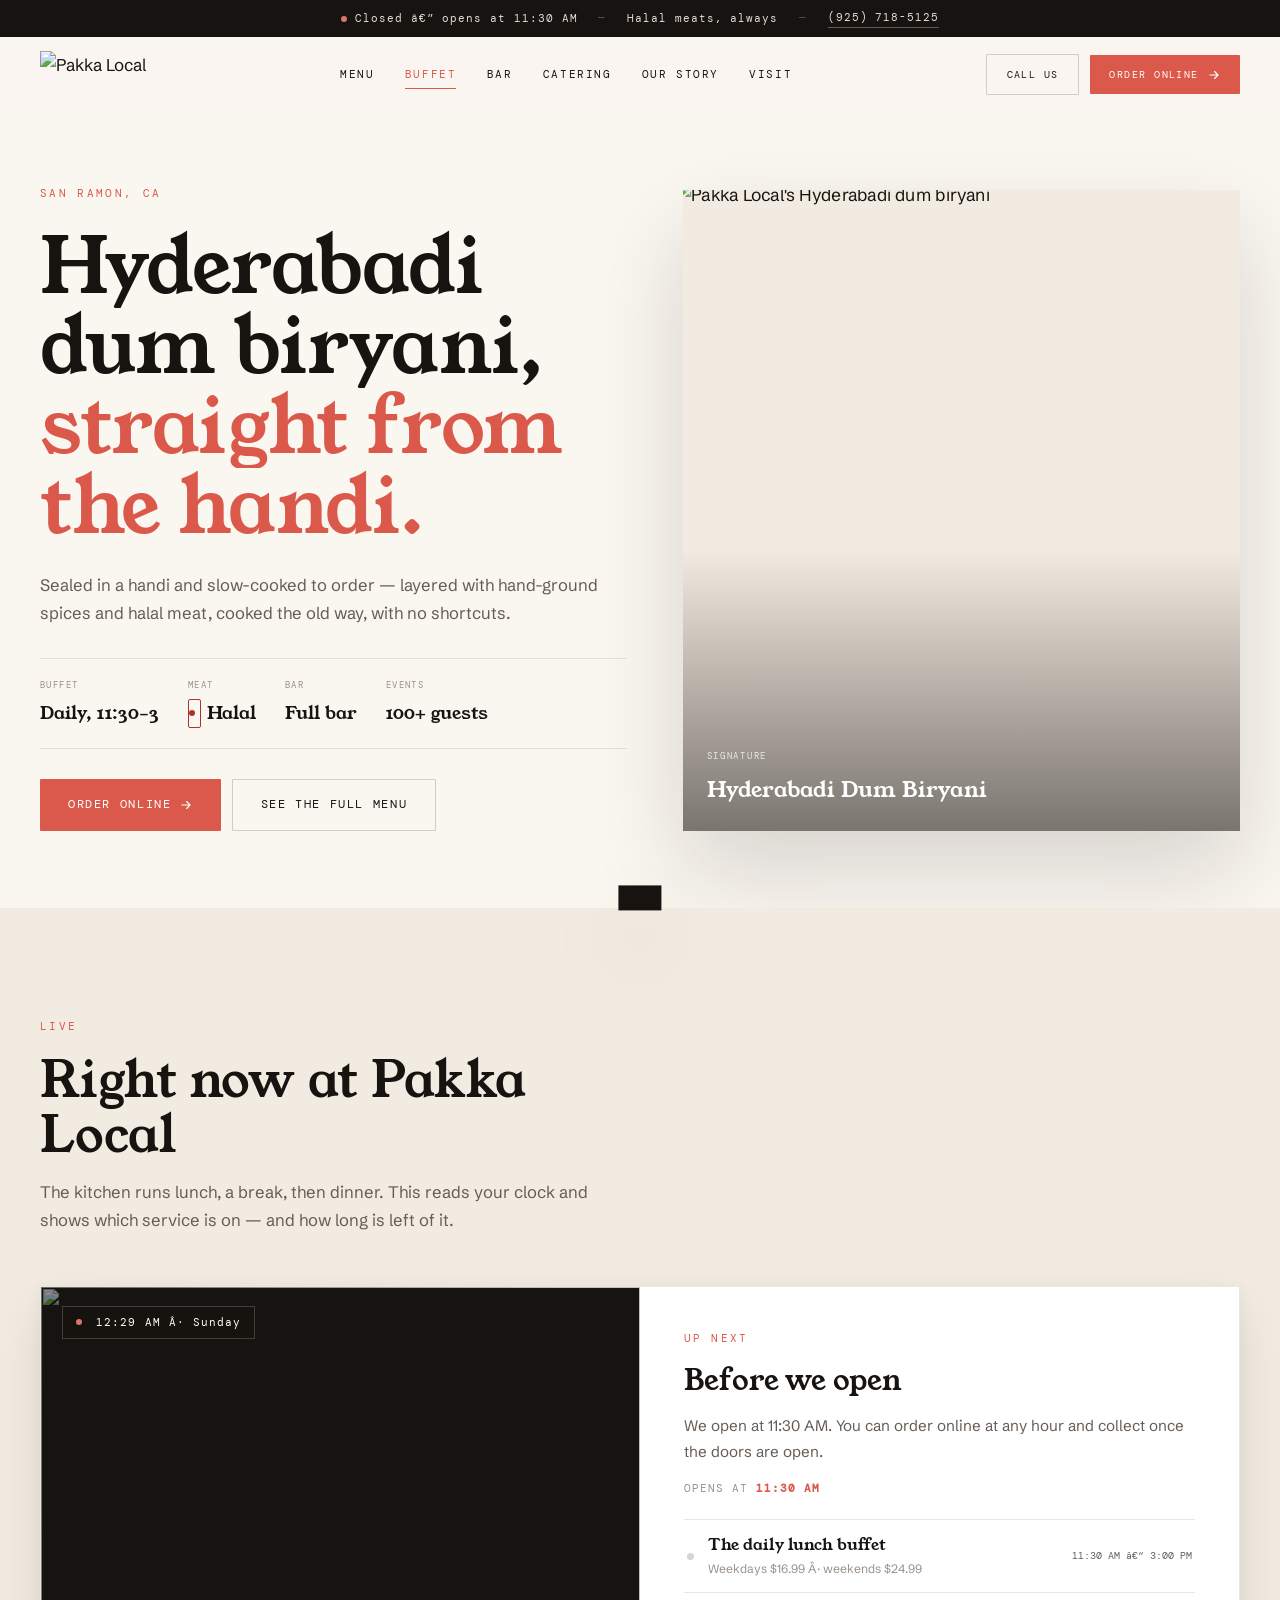
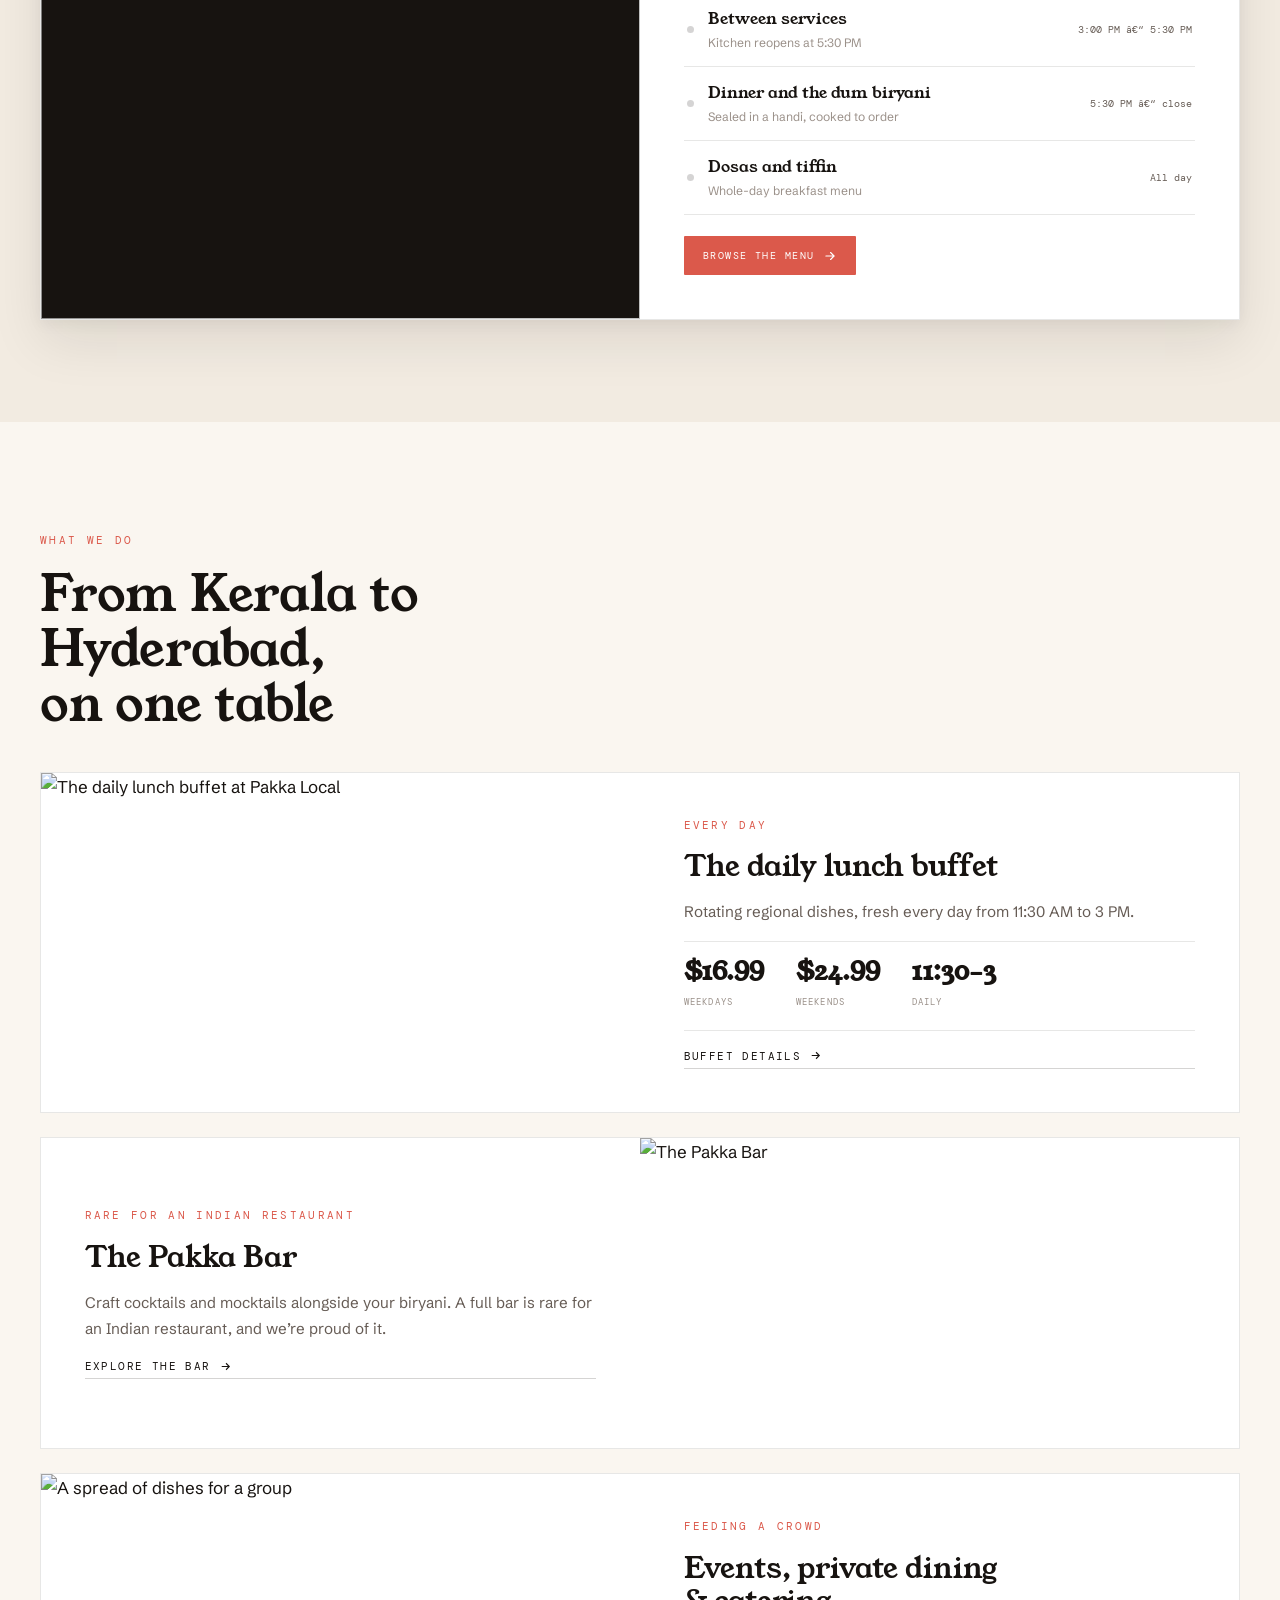
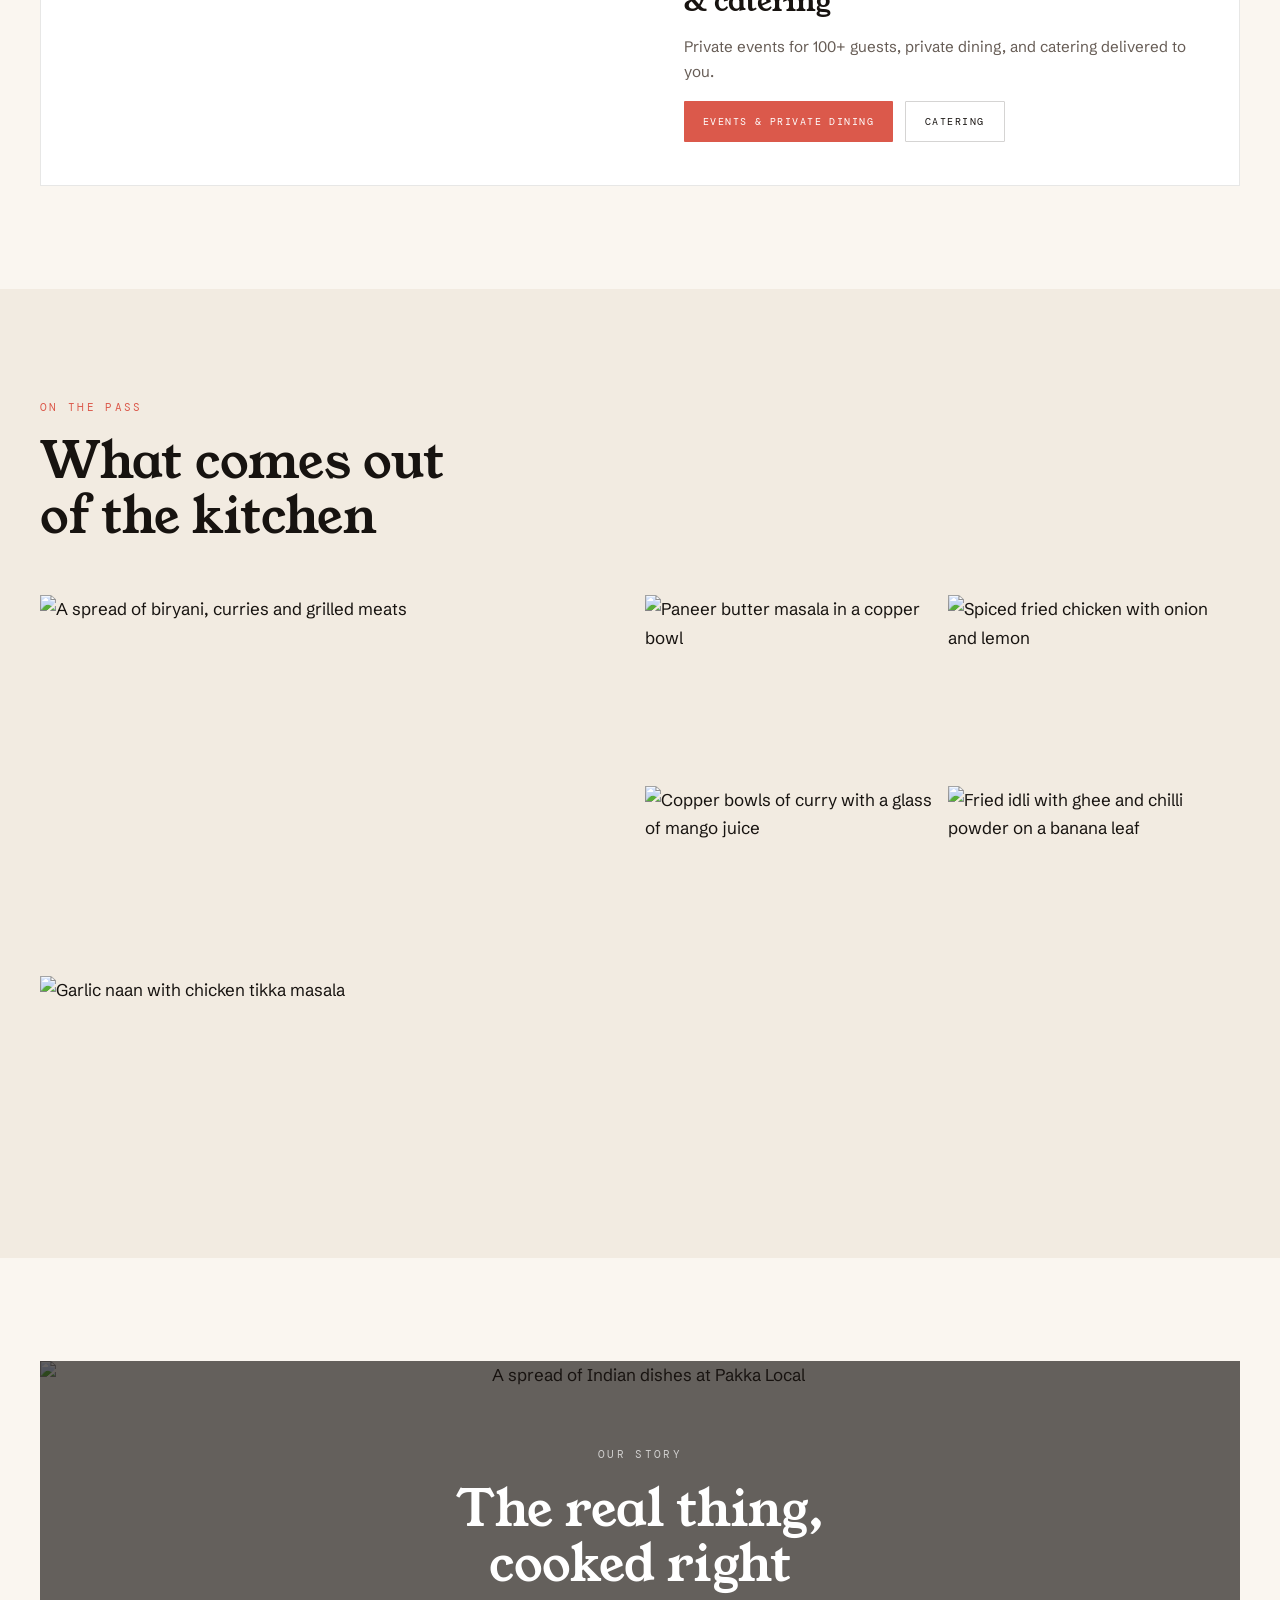
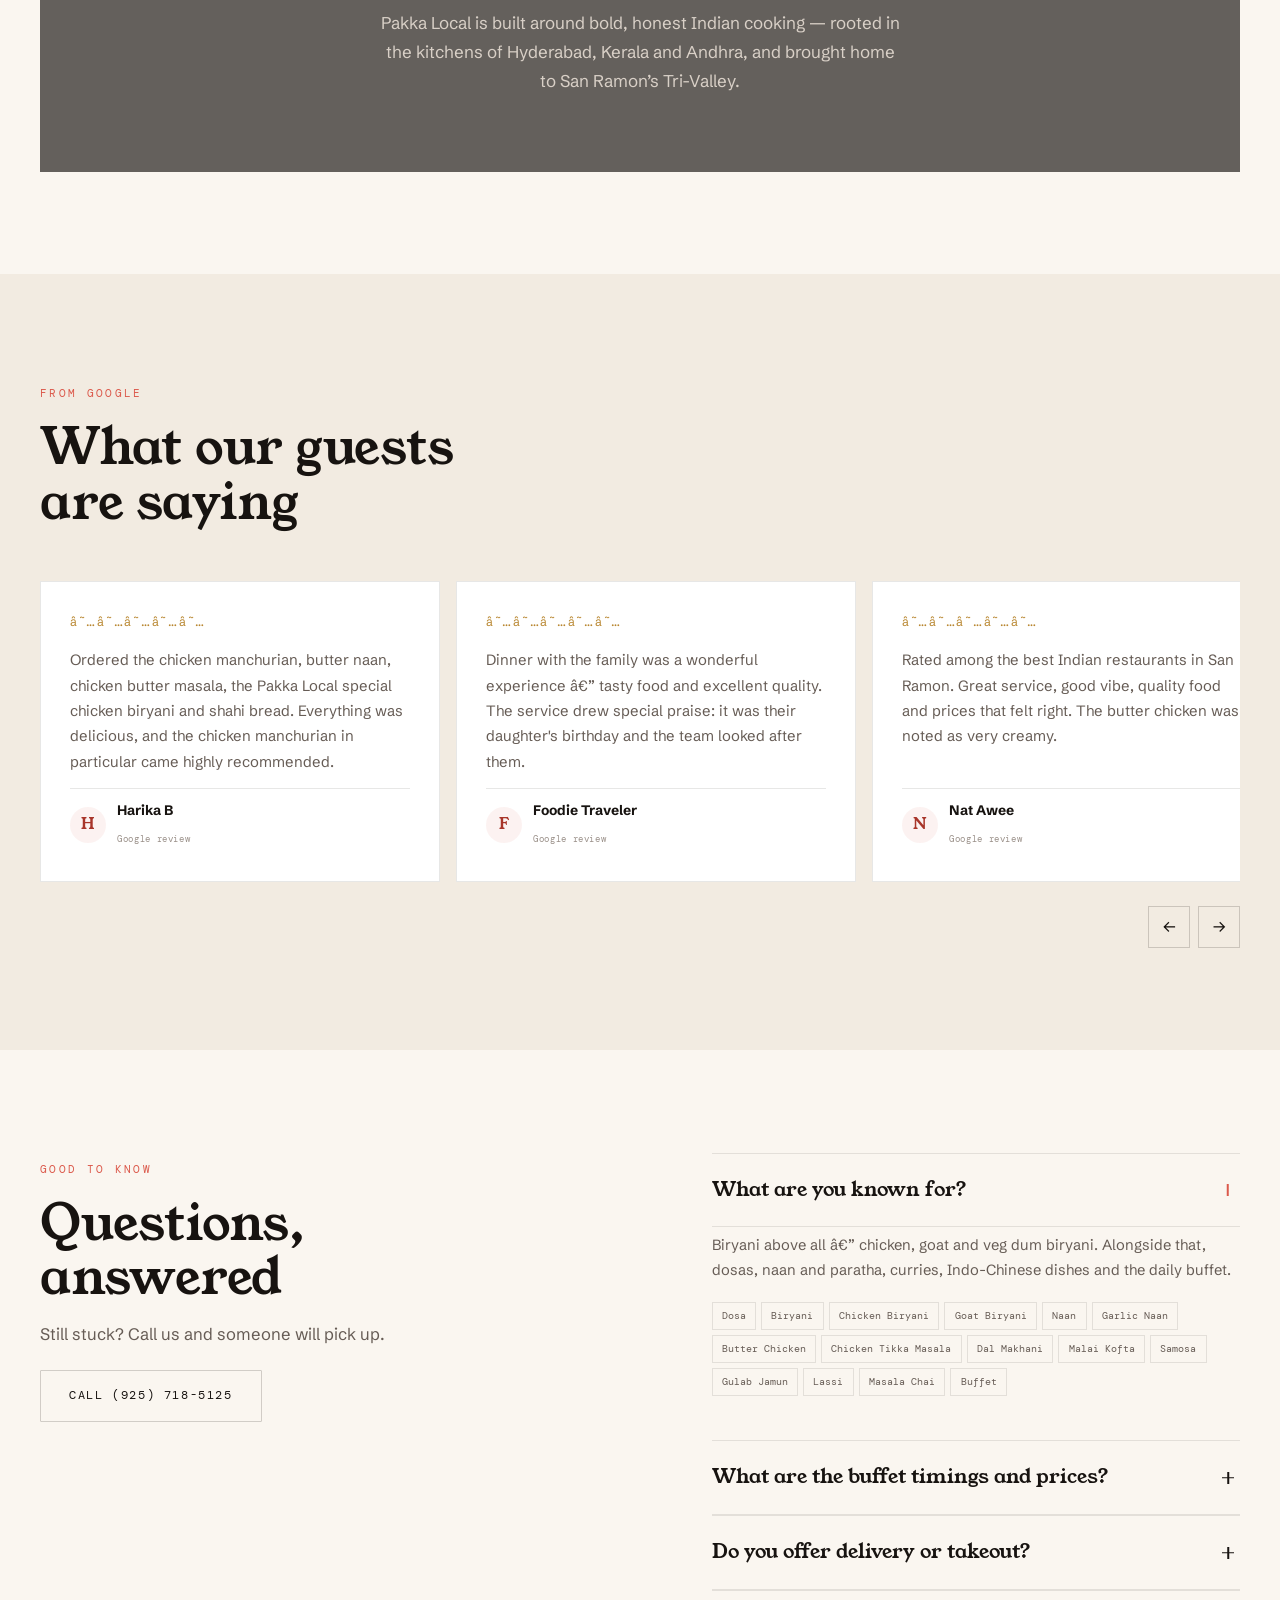
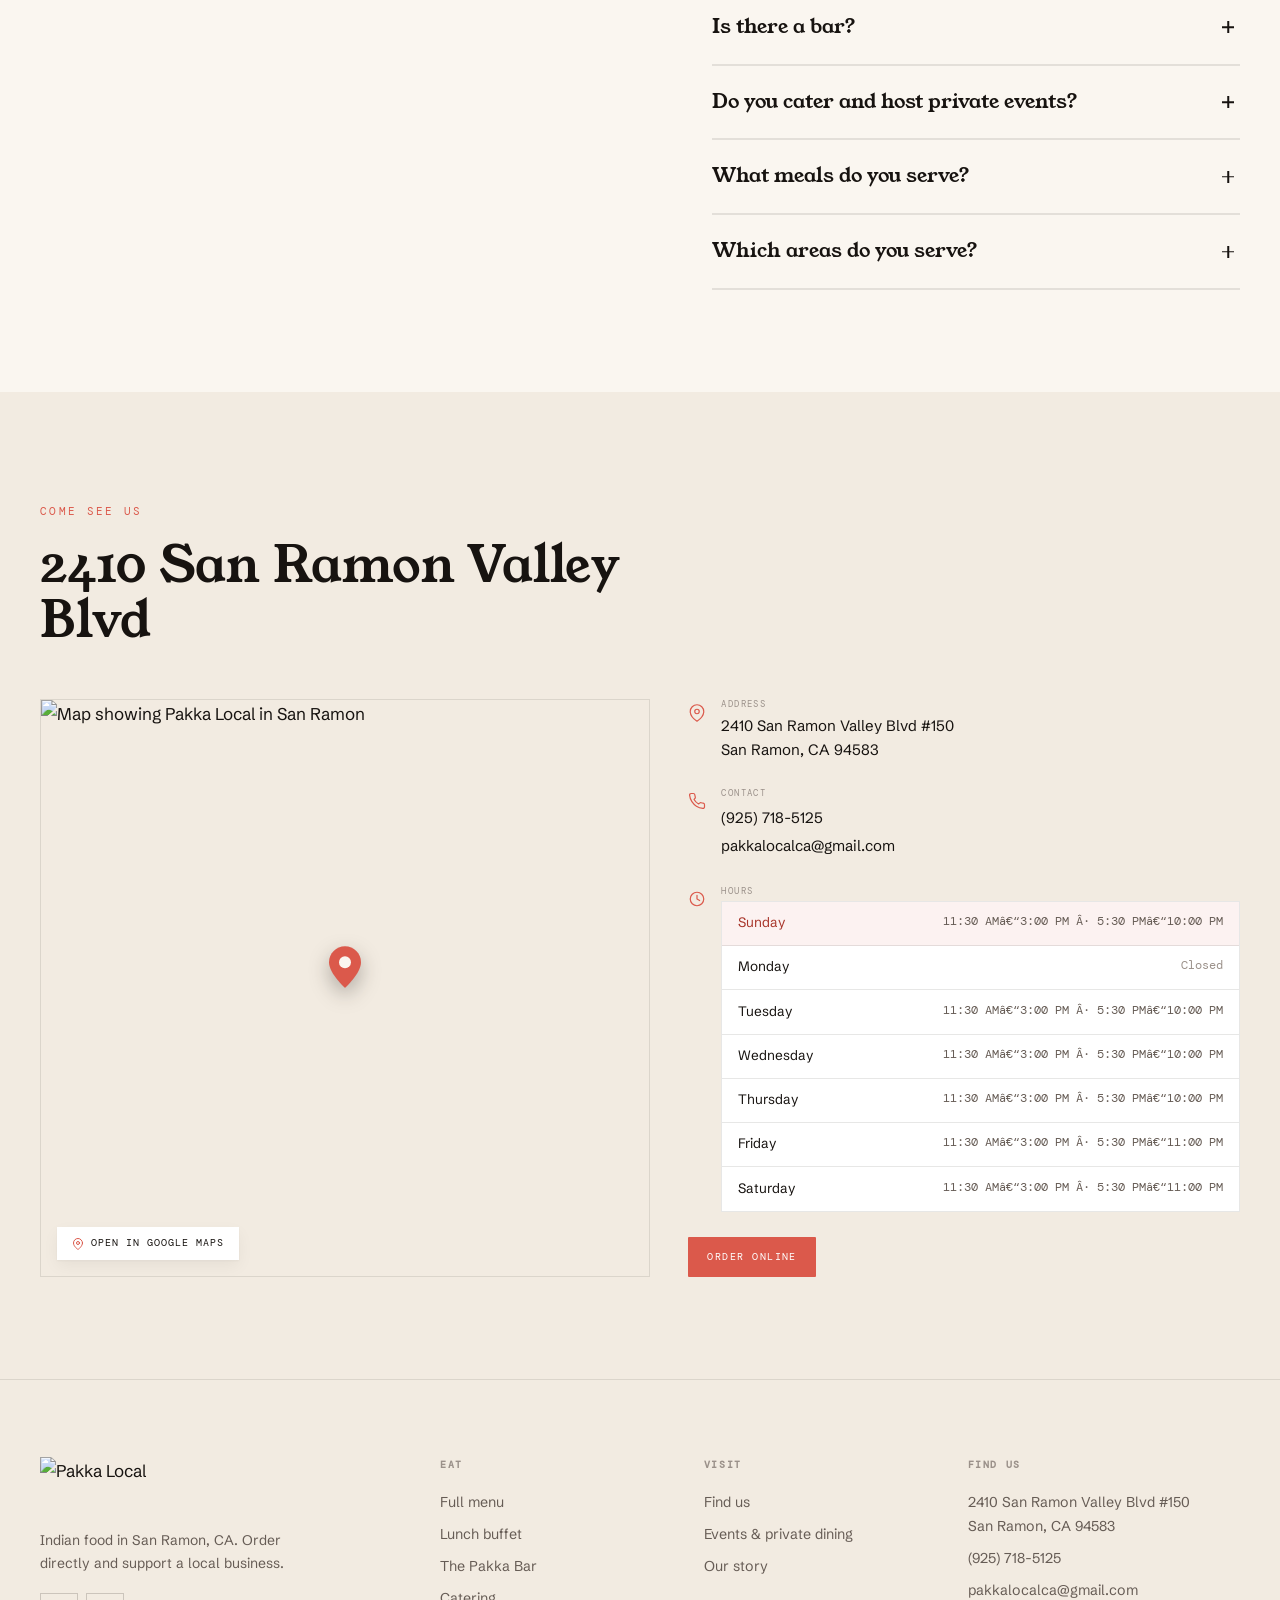
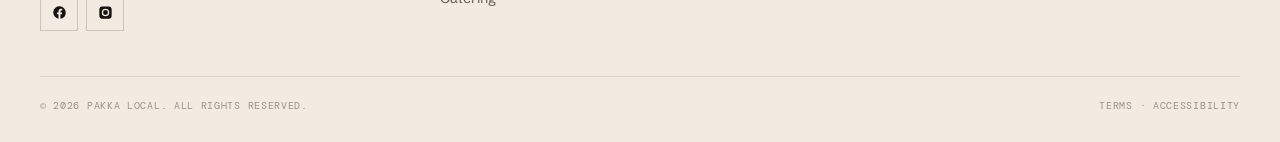
==== commit 58f207e3: "Route bar and events CTAs to Boons ordering. Remove Read our story and Order with the app buttons.  " ====
--- a/index.html
+++ b/index.html
@@ -35,7 +35,7 @@
     <a href="index.html#buffet" class="cur">Buffet</a>
     <a href="index.html#bar">Bar</a>
     <a href="https://order.boons.io/site/catering/pakka-local/172/y">Catering</a>
-    <a href="https://pakkalocalusa.com/story">Our story</a>
+    <a href="index.html#story">Our story</a>
     <a href="index.html#visit">Visit</a>
   </nav>
   <div class="nvc">
@@ -51,7 +51,7 @@
   <a href="index.html#bar">The Pakka Bar <span>03</span></a>
   <a href="index.html#gallery">Gallery <span>04</span></a>
   <a href="https://order.boons.io/site/catering/pakka-local/172/y">Catering <span>05</span></a>
-  <a href="https://pakkalocalusa.com/page/events">Events &amp; private dining <span>06</span></a>
+  <a href="https://order.boons.io/site/pakka-local/172/y">Events &amp; private dining <span>06</span></a>
   <a href="index.html#visit">Visit us <span>07</span></a>
   <div class="drf">
     <a class="btn b1" href="https://order.boons.io/site/pakka-local/172/y">Order online</a>
@@ -144,7 +144,7 @@
         <span class="eb">Rare for an Indian restaurant</span>
         <h3 class="h3">The Pakka Bar</h3>
         <p>Craft cocktails and mocktails alongside your biryani. A full bar is rare for an Indian restaurant, and we&rsquo;re proud of it.</p>
-        <a class="lnk" href="https://pakkalocalusa.com/page/bar">Explore the bar
+        <a class="lnk" href="https://order.boons.io/site/pakka-local/172/y">Explore the bar
           <svg viewBox="0 0 24 24" fill="none" stroke="currentColor" stroke-width="2"><path d="M5 12h14M13 6l6 6-6 6"/></svg></a>
       </div>
     </article>
@@ -156,7 +156,7 @@
         <h3 class="h3">Events, private dining<br>&amp; catering</h3>
         <p>Private events for 100+ guests, private dining, and catering delivered to you.</p>
         <div style="display:flex;gap:.7rem;flex-wrap:wrap">
-          <a class="btn b1 bs" href="https://pakkalocalusa.com/page/events">Events &amp; private dining</a>
+          <a class="btn b1 bs" href="https://order.boons.io/site/pakka-local/172/y">Events &amp; private dining</a>
           <a class="btn b2 bs" href="https://order.boons.io/site/catering/pakka-local/172/y">Catering</a>
         </div>
       </div>
@@ -179,7 +179,6 @@
         <span class="eb w">Our story</span>
         <h2 class="h2" style="margin:1rem 0">The real thing,<br>cooked right</h2>
         <p>Pakka Local is built around bold, honest Indian cooking &mdash; rooted in the kitchens of Hyderabad, Kerala and Andhra, and brought home to San Ramon&rsquo;s Tri-Valley.</p>
-        <a class="btn b3" style="margin-top:1.8rem" href="https://pakkalocalusa.com/story">Read our story</a>
       </div>
     </div>
   </div>
@@ -225,7 +224,6 @@
           <div style="width:100%"><h4>Hours</h4><div class="hb" id="hb"></div></div></div>
         <div style="display:flex;gap:.7rem;flex-wrap:wrap">
           <a class="btn b1 bs" href="https://order.boons.io/site/pakka-local/172/y">Order online</a>
-          <a class="btn b2 bs" href="https://8c9848a579954a0ca5806035a7b7b225.app.ordersave.com/download-app">Order with the app</a>
         </div>
       </div>
     </div>
@@ -254,9 +252,8 @@
     <div class="fcl"><h5>Eat</h5><a href="menu.html">Full menu</a><a href="index.html#buffet">Lunch buffet</a>
       <a href="index.html#bar">The Pakka Bar</a><a href="https://order.boons.io/site/catering/pakka-local/172/y">Catering</a></div>
     <div class="fcl"><h5>Visit</h5><a href="index.html#visit">Find us</a>
-      <a href="https://pakkalocalusa.com/page/events">Events &amp; private dining</a>
-      <a href="https://pakkalocalusa.com/story">Our story</a>
-      <a href="https://8c9848a579954a0ca5806035a7b7b225.app.ordersave.com/download-app">Order with the app</a></div>
+      <a href="https://order.boons.io/site/pakka-local/172/y">Events &amp; private dining</a>
+      <a href="index.html#story">Our story</a></div>
     <div class="fcl"><h5>Find us</h5><p>2410 San Ramon Valley Blvd #150<br>San Ramon, CA 94583</p>
       <a href="tel:+19257185125">(925) 718-5125</a><a href="mailto:pakkalocalca@gmail.com">pakkalocalca@gmail.com</a></div>
   </div>
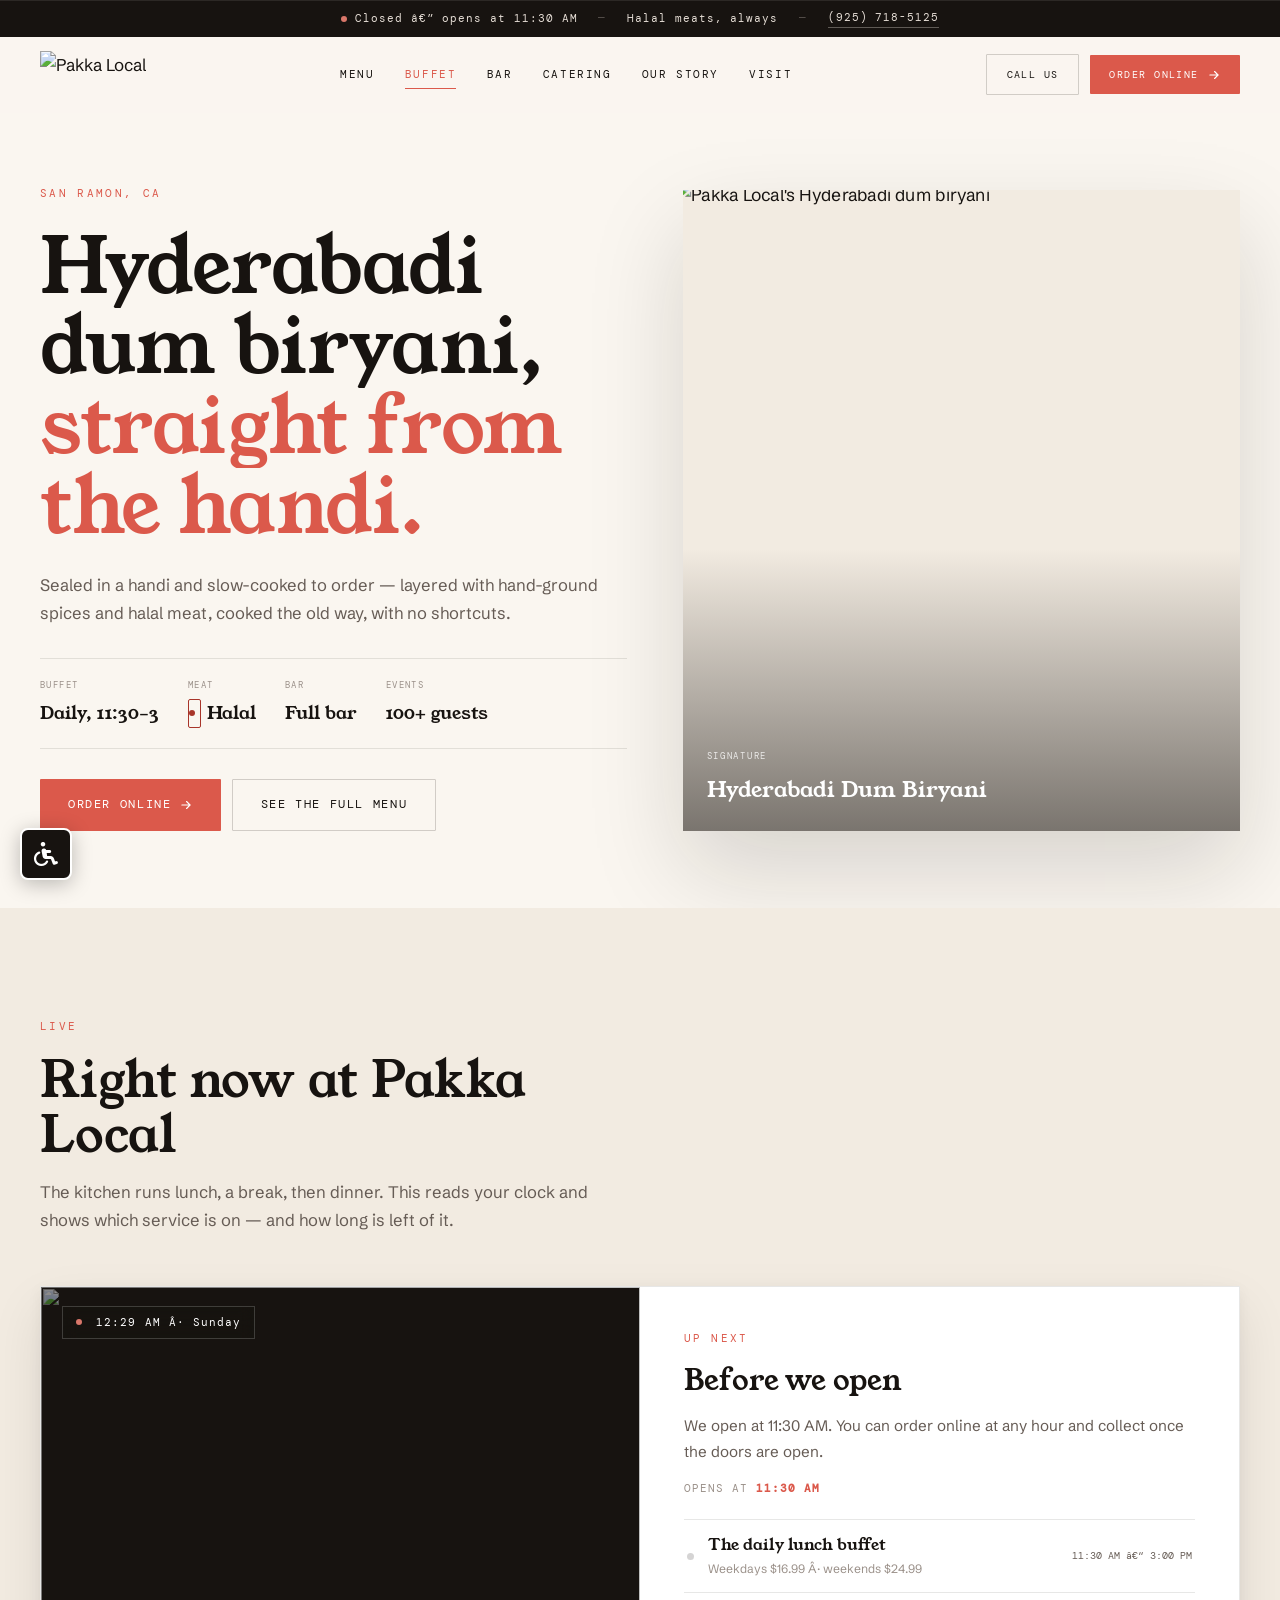
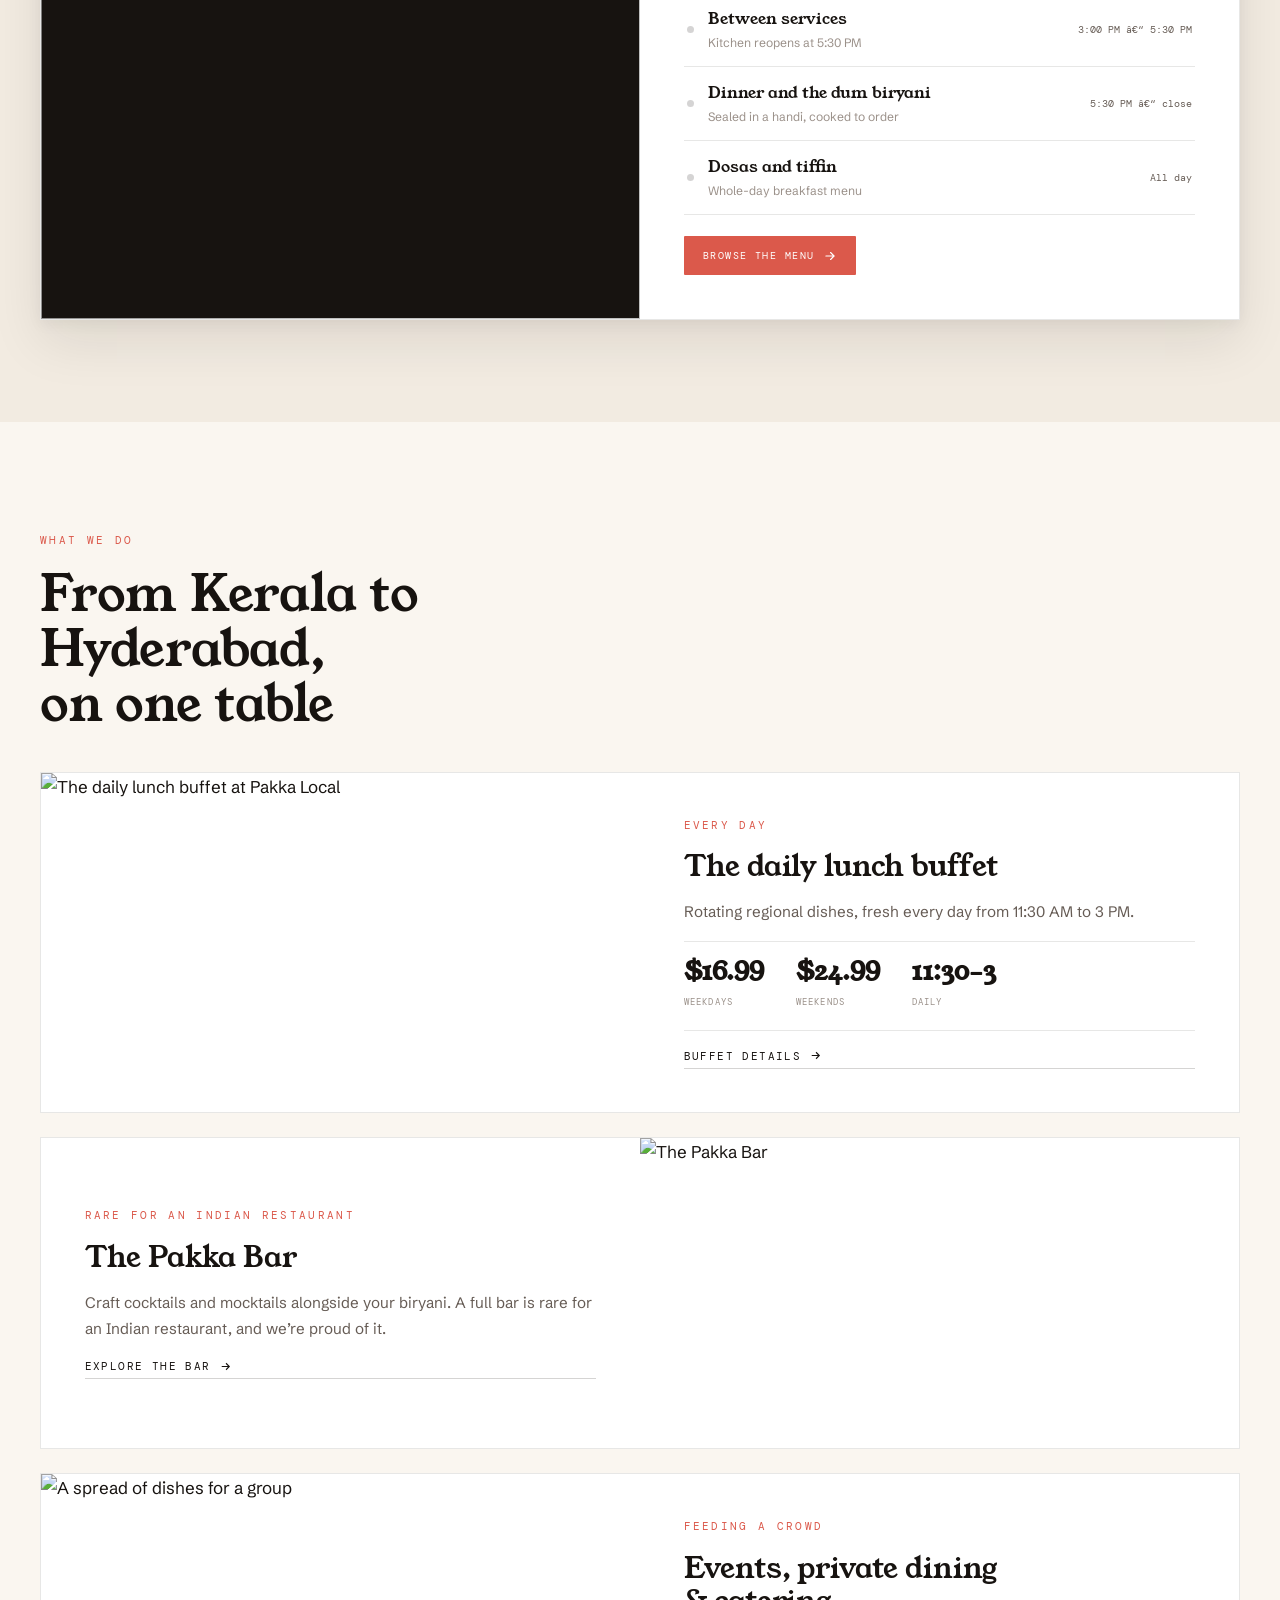
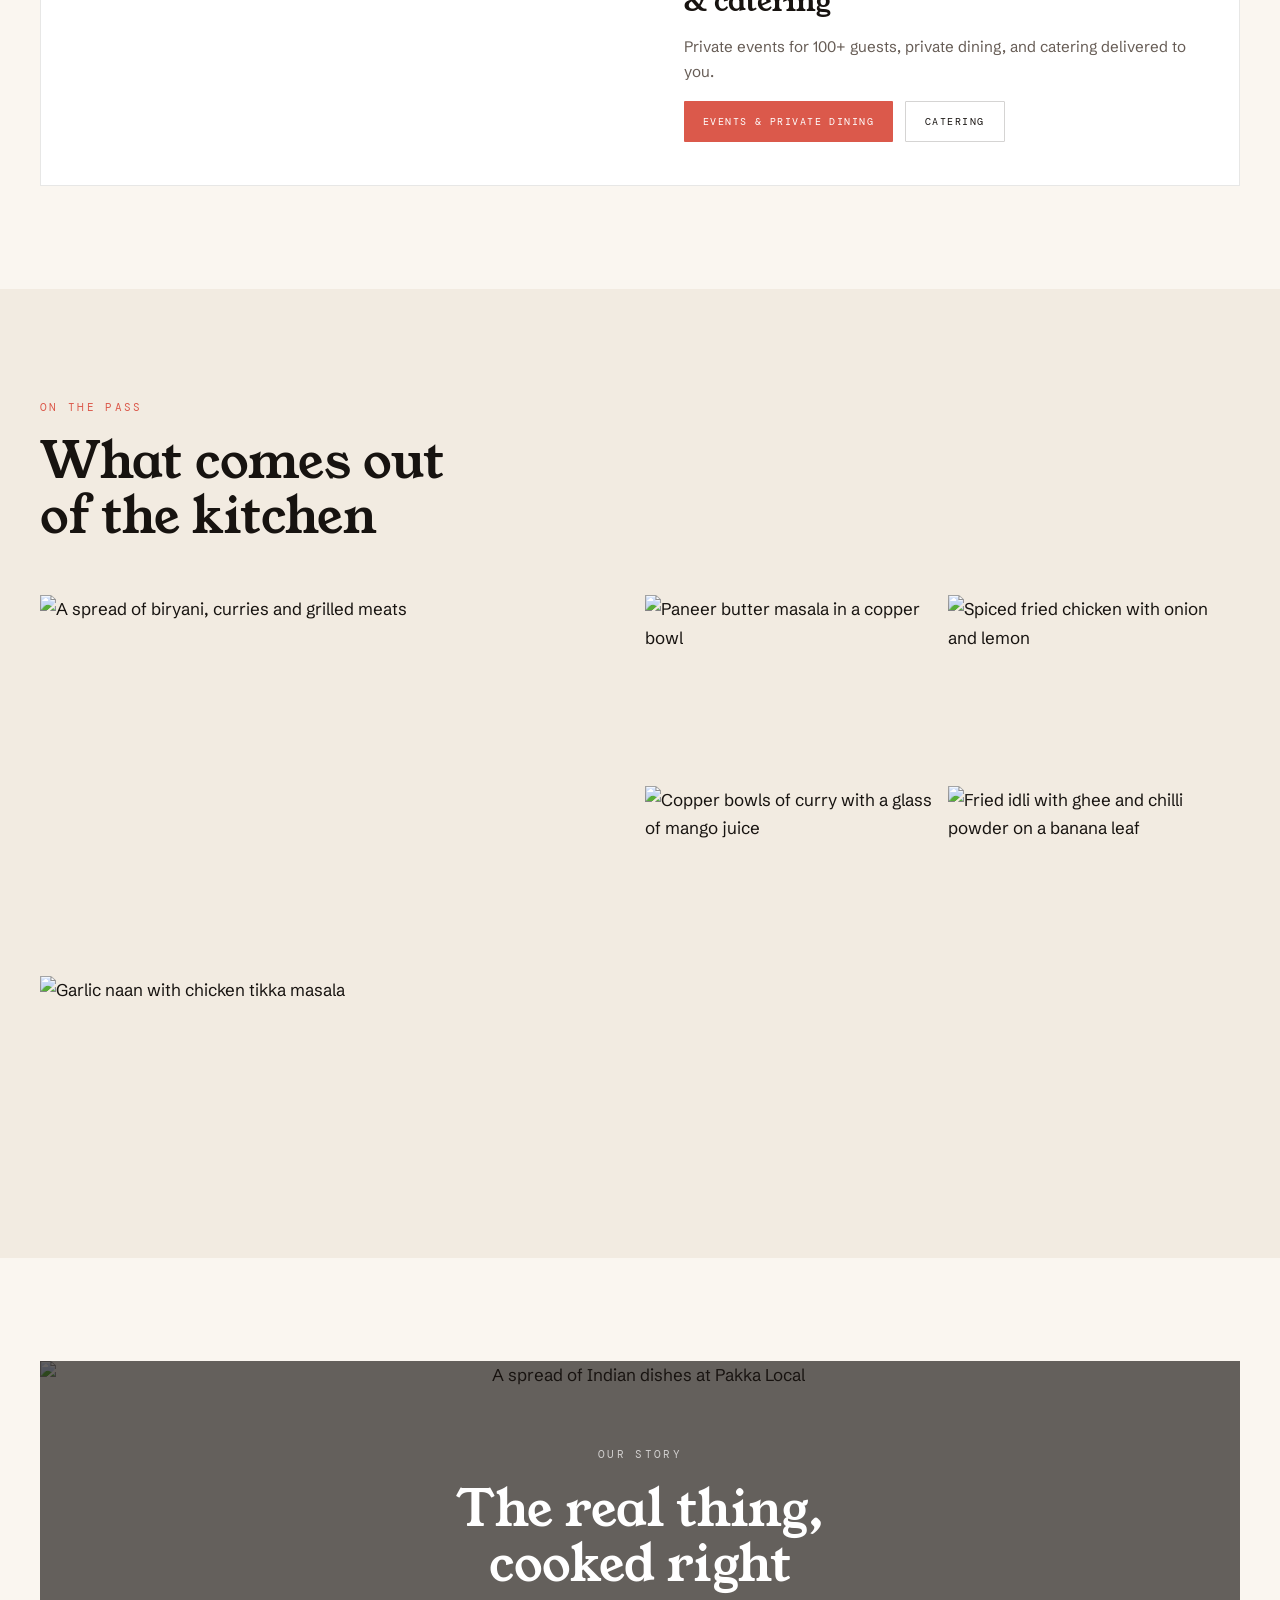
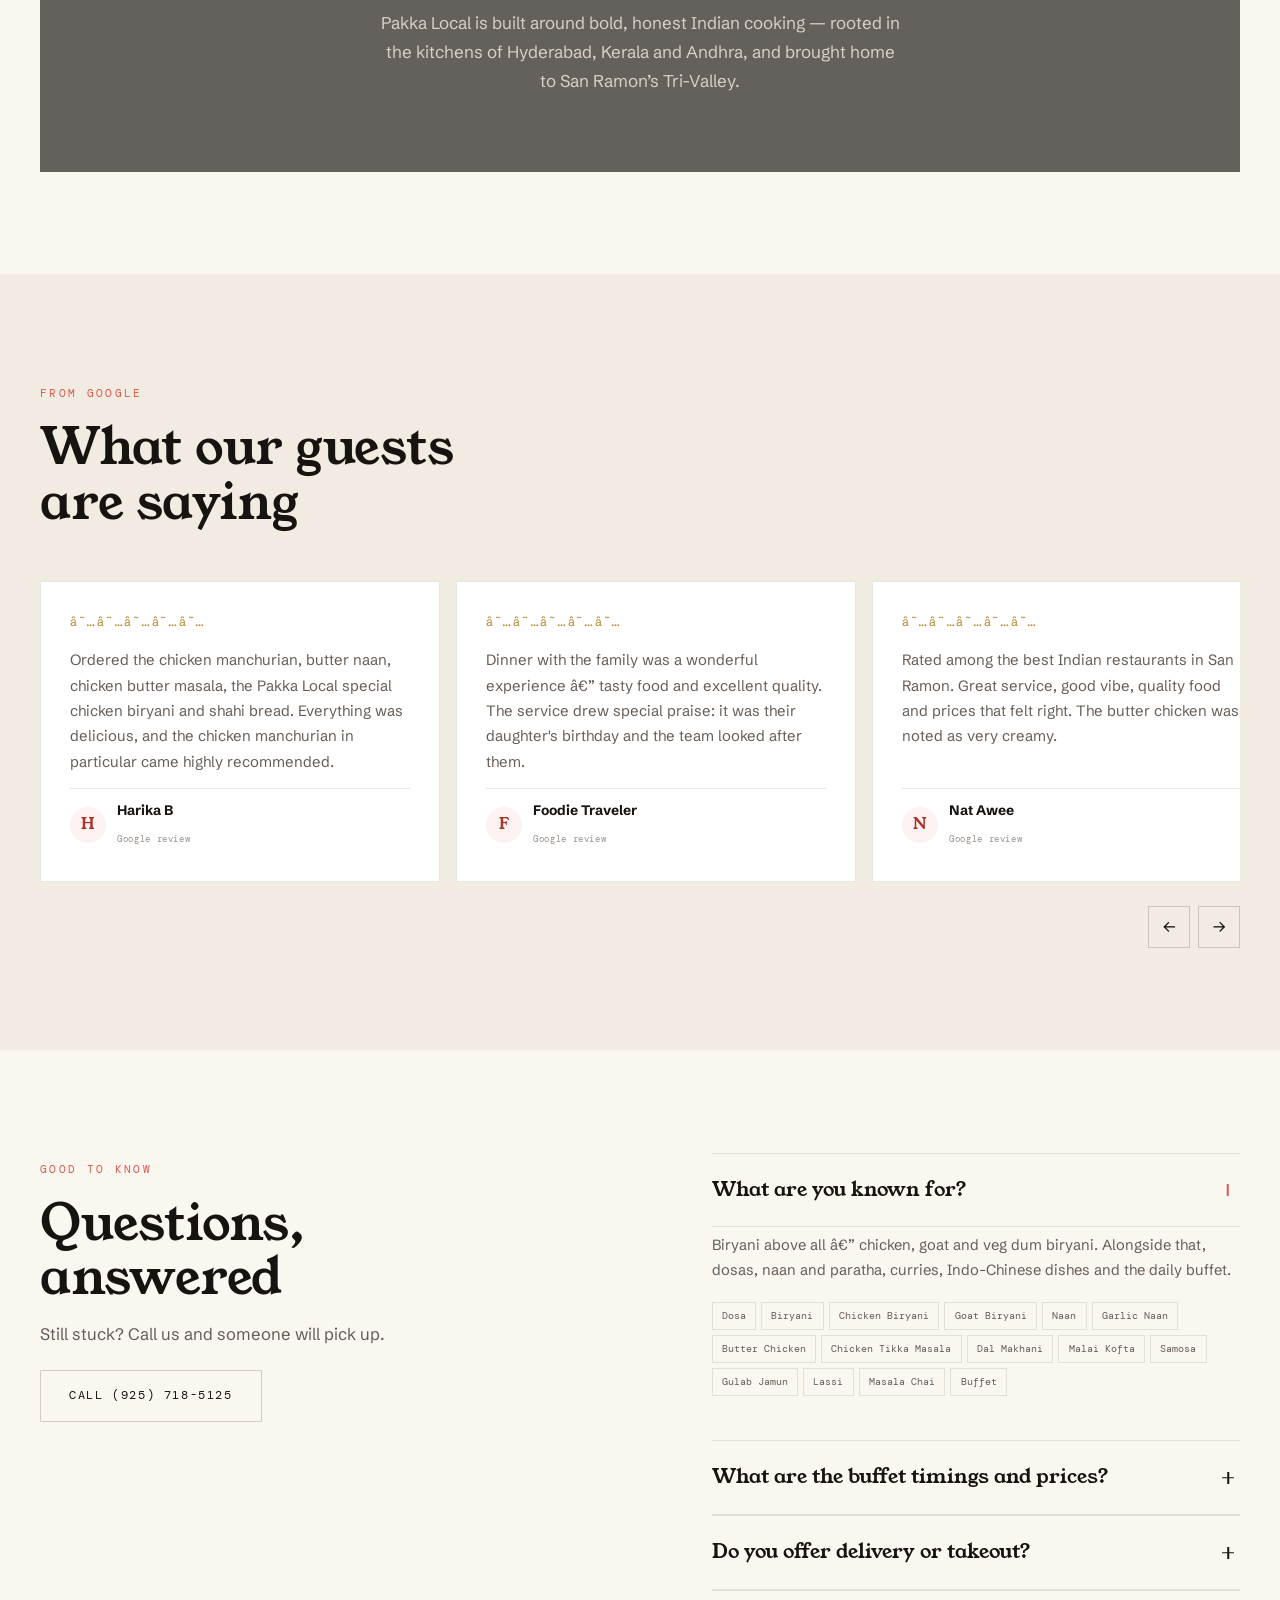
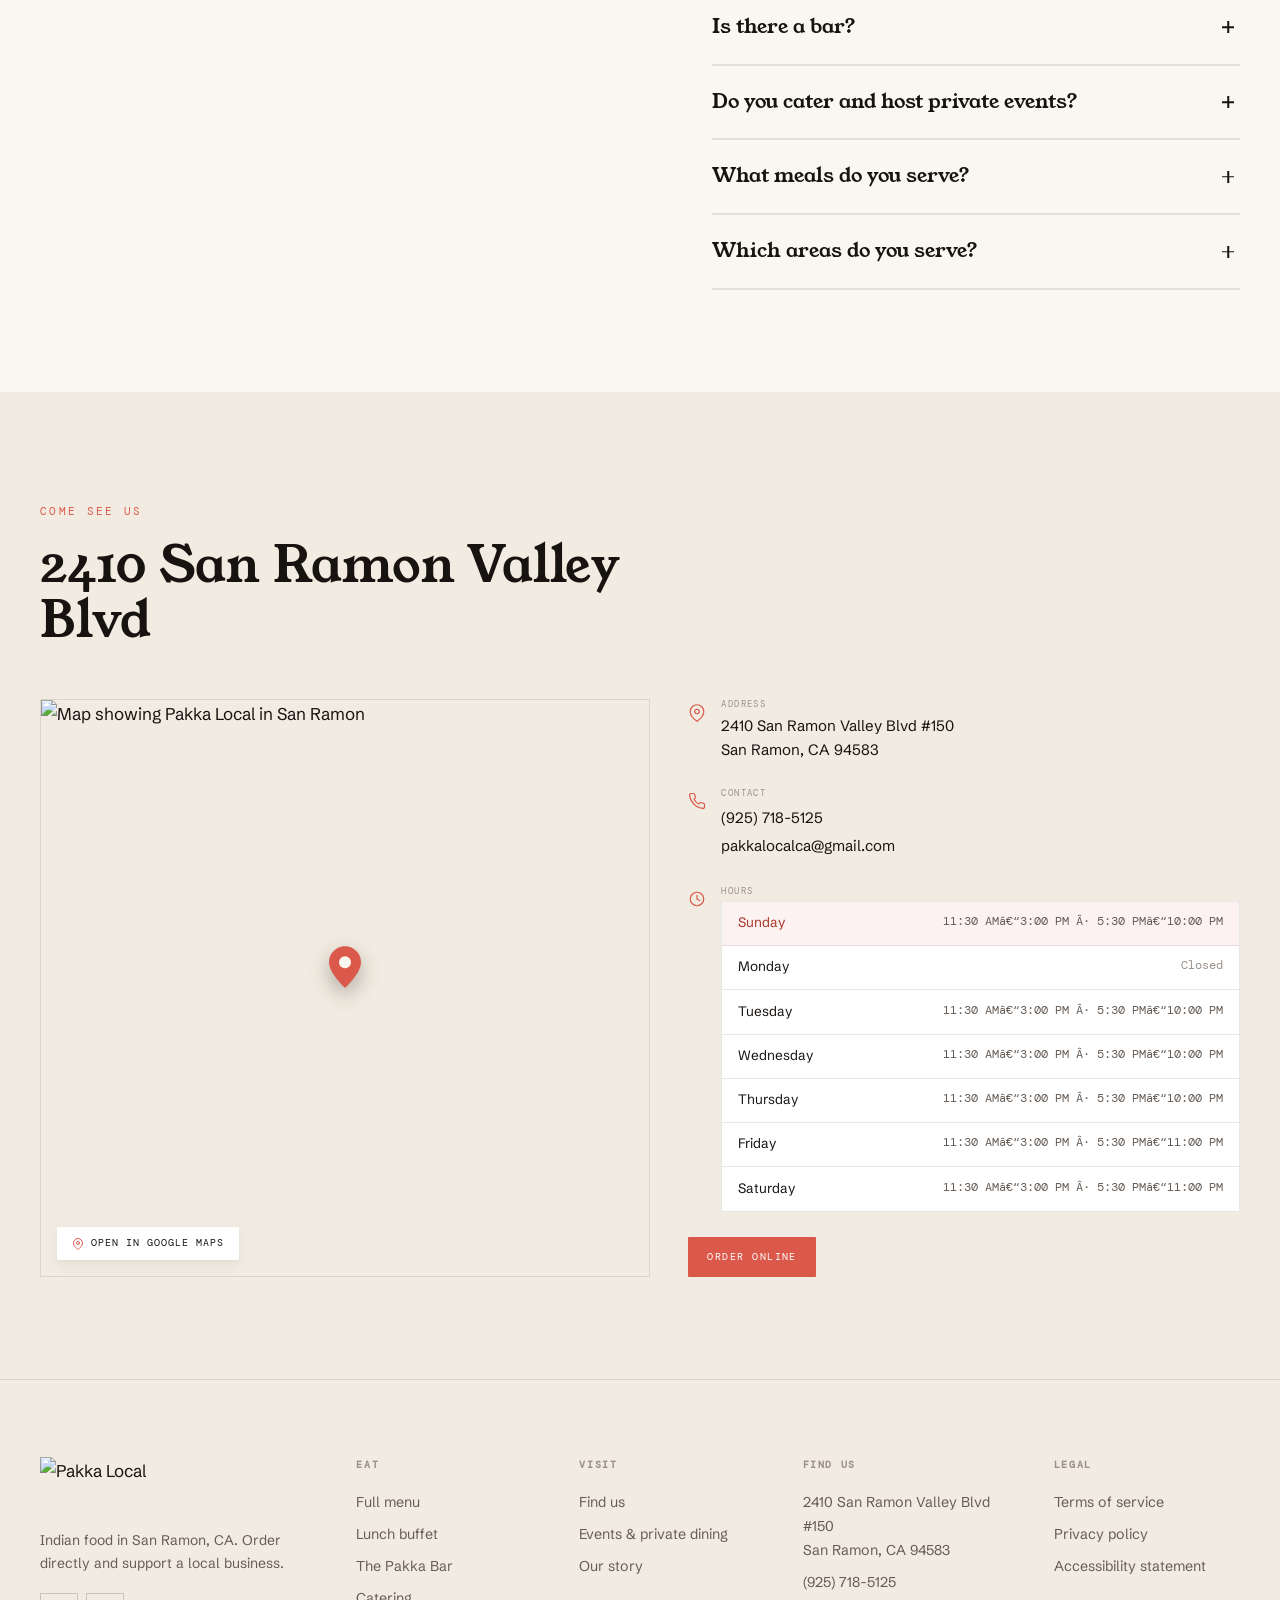
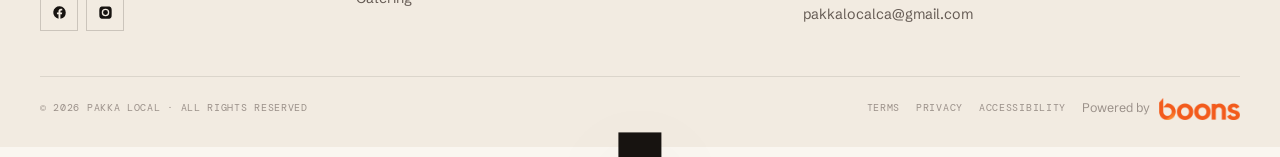
==== commit 5ff5e789: "Add accessibility tools and Boons legal footer links. Co-authored-by: Cursor <cursoragent@cursor.com" ====
--- a/index.html
+++ b/index.html
@@ -12,7 +12,9 @@
 <link rel="preconnect" href="https://fonts.googleapis.com">
 <link rel="preconnect" href="https://fonts.gstatic.com" crossorigin>
 <link href="https://fonts.googleapis.com/css2?family=Young+Serif&family=Schibsted+Grotesk:ital,wght@0,400..700;1,400..600&family=DM+Mono:wght@400;500&display=swap" rel="stylesheet">
+<link rel="stylesheet" href="https://cdnjs.cloudflare.com/ajax/libs/font-awesome/6.5.1/css/all.min.css" crossorigin="anonymous">
 <link rel="stylesheet" href="css/styles.css">
+<link rel="stylesheet" href="css/accessibility.css">
 <link rel="icon" href="https://pakkalocalusa.com/pluto-images/49ff95b6-4b15-40d1-94bc-1e4e50acdd3d?w=64&h=64&fit=contain">
 </head>
 <body>
@@ -256,12 +258,24 @@
       <a href="index.html#story">Our story</a></div>
     <div class="fcl"><h5>Find us</h5><p>2410 San Ramon Valley Blvd #150<br>San Ramon, CA 94583</p>
       <a href="tel:+19257185125">(925) 718-5125</a><a href="mailto:pakkalocalca@gmail.com">pakkalocalca@gmail.com</a></div>
-  </div>
-  <div class="fbar"><span>&copy; <span id="yr">2026</span> Pakka Local. All rights reserved.</span>
-    <span><a href="https://pakkalocalusa.com/terms">Terms</a> &middot; <a href="https://pakkalocalusa.com/accessibility">Accessibility</a></span></div>
+    <div class="fcl"><h5>Legal</h5>
+      <a href="https://www.boons.io/terms-of-service" target="_blank" rel="noopener">Terms of service</a>
+      <a href="https://www.boons.io/privacy-policy" target="_blank" rel="noopener">Privacy policy</a>
+      <a href="https://www.boons.io/accessibility-statement" target="_blank" rel="noopener">Accessibility statement</a></div>
+  </div>
+  <div class="fbar">
+    <span>&copy; <span id="yr">2026</span> Pakka Local · All rights reserved</span>
+    <span class="fbar-end">
+      <a href="https://www.boons.io/terms-of-service" target="_blank" rel="noopener">Terms</a>
+      <a href="https://www.boons.io/privacy-policy" target="_blank" rel="noopener">Privacy</a>
+      <a href="https://www.boons.io/accessibility-statement" target="_blank" rel="noopener">Accessibility</a>
+      <span class="powered-by">Powered by <a href="https://www.boons.io/" target="_blank" rel="noopener" aria-label="boons"><img src="assets/boons-logo.png" alt="boons"></a></span>
+    </span>
+  </div>
 </div></footer>
 <button id="tt" aria-label="Back to top"><svg width="16" height="16" viewBox="0 0 24 24" fill="none" stroke="currentColor" stroke-width="2.2" stroke-linecap="round"><path d="M12 19V5M5 12l7-7 7 7"/></svg></button>
 <div id="ts"></div>
+<script src="js/accessibility.js"></script>
 <script src="js/main.js" defer></script>
 </body>
 </html>
--- a/css/styles.css
+++ b/css/styles.css
@@ -133,7 +133,7 @@
 /* footer (light â€” logo shows at full colour) */
 #ft{background:var(--paper-2);border-top:1px solid var(--line);padding:clamp(3.2rem,6vw,4.8rem) 0 1.7rem}
 .fg{display:grid;gap:2.3rem}
-@media(min-width:860px){.fg{grid-template-columns:1.6fr 1fr 1fr 1.2fr}}
+@media(min-width:860px){.fg{grid-template-columns:1.5fr 1fr 1fr 1.15fr 1fr}}
 .fb img{height:56px;width:auto;margin-bottom:1rem}
 .fb p{font-size:.87rem;color:var(--ink-2);max-width:32ch}
 .fcl h5{font-family:var(--mono);font-size:.6rem;letter-spacing:.17em;text-transform:uppercase;
@@ -145,11 +145,17 @@
 .sc a:hover{background:var(--red);border-color:var(--red);color:#fff}
 .sc svg{width:15px;height:15px;fill:currentColor}
 .fbar{margin-top:2.8rem;padding-top:1.3rem;border-top:1px solid var(--line);display:flex;
-  justify-content:space-between;gap:1rem;flex-wrap:wrap;font-family:var(--mono);font-size:.62rem;
+  justify-content:space-between;align-items:center;gap:1rem;flex-wrap:wrap;font-family:var(--mono);font-size:.62rem;
   letter-spacing:.07em;color:var(--ink-3);text-transform:uppercase}
+.fbar-end{display:flex;align-items:center;gap:1rem;flex-wrap:wrap}
 .fbar a:hover{color:var(--red)}
-
-#tt{position:fixed;left:1.2rem;bottom:1.2rem;z-index:400;width:44px;height:44px;background:var(--ink);
+.powered-by{display:inline-flex;align-items:center;gap:.55rem;text-transform:none;letter-spacing:0;
+  font-family:var(--body);font-size:.78rem;color:var(--ink-3)}
+.powered-by a{display:inline-flex;align-items:center;transition:opacity .25s}
+.powered-by a:hover{opacity:.85}
+.powered-by img{height:22px;width:auto;display:block}
+
+#tt{position:fixed;right:1.2rem;bottom:1.2rem;z-index:400;width:44px;height:44px;background:var(--ink);
   color:var(--paper);display:grid;place-items:center;box-shadow:var(--sh-m);opacity:0;visibility:hidden;
   transform:translateY(14px);transition:all .45s var(--e)}
 #tt.show{opacity:1;visibility:visible;transform:none}
@@ -405,6 +411,6 @@
 @media(max-width:640px){
   body{font-size:16px}.mt{top:0}
   #pd{right:.6rem;left:.6rem;bottom:.6rem;width:auto}
-  #tt{left:.6rem;bottom:5rem;width:40px;height:40px}
+  #tt{right:.6rem;left:auto;bottom:5rem;width:40px;height:40px}
   .hm{gap:1.1rem}
 }
--- a/css/accessibility.css
+++ b/css/accessibility.css
@@ -0,0 +1,389 @@
+/* ============================================================
+   Pakka Local — Accessibility Tools Widget
+   WCAG 2.1 / 2.2 AA helper styles
+   ============================================================ */
+
+.a11y-widget-root {
+  position: fixed;
+  bottom: 20px;
+  left: 20px;
+  z-index: 9999;
+  font-family: Arial, Verdana, sans-serif;
+  pointer-events: none;
+  font-size: 16px !important;
+}
+
+.a11y-widget-trigger {
+  pointer-events: auto;
+  width: 52px;
+  height: 52px;
+  border-radius: 8px;
+  background: #171310;
+  color: #fff;
+  border: 2px solid #fff;
+  box-shadow: 0 4px 20px rgba(0, 0, 0, 0.25);
+  cursor: pointer;
+  display: flex;
+  align-items: center;
+  justify-content: center;
+  transition: background 0.2s, transform 0.2s;
+  position: relative;
+  z-index: 3;
+}
+
+.a11y-widget-trigger:hover,
+.a11y-widget-trigger:focus-visible {
+  background: #db594b;
+  outline: 3px solid #f2ebe1;
+  outline-offset: 2px;
+}
+
+.a11y-widget-trigger .fa-wheelchair {
+  font-size: 24px;
+  line-height: 1;
+}
+
+.a11y-widget-panel {
+  pointer-events: auto;
+  display: none;
+  position: absolute;
+  bottom: calc(100% + 12px);
+  left: 0;
+  width: min(320px, calc(100vw - 40px));
+  max-height: min(70vh, 520px);
+  overflow-y: auto;
+  background: #fff;
+  border: 1px solid #e4d9cc;
+  border-radius: 10px;
+  box-shadow: 0 12px 40px rgba(23, 19, 16, 0.18);
+  padding: 0;
+  z-index: 3;
+}
+
+.a11y-widget-panel.is-open {
+  display: block;
+}
+
+.a11y-widget-header {
+  display: flex;
+  align-items: center;
+  justify-content: space-between;
+  padding: 16px 16px 12px;
+  border-bottom: 1px solid #ede5d8;
+  position: sticky;
+  top: 0;
+  background: #fff;
+  z-index: 1;
+}
+
+.a11y-widget-title {
+  font-size: 17px;
+  font-weight: 700;
+  color: #171310;
+  margin: 0;
+}
+
+.a11y-widget-close {
+  background: none;
+  border: none;
+  font-size: 24px;
+  line-height: 1;
+  cursor: pointer;
+  color: #665c55;
+  width: 32px;
+  height: 32px;
+  border-radius: 6px;
+  display: flex;
+  align-items: center;
+  justify-content: center;
+}
+
+.a11y-widget-close:hover,
+.a11y-widget-close:focus-visible {
+  background: #f5f0ea;
+  outline: 2px solid #db594b;
+}
+
+.a11y-widget-list {
+  list-style: none;
+  margin: 0;
+  padding: 8px 0;
+}
+
+.a11y-widget-item {
+  margin: 0;
+}
+
+.a11y-widget-action {
+  display: flex;
+  align-items: center;
+  gap: 12px;
+  width: 100%;
+  padding: 12px 16px;
+  border: none;
+  background: transparent;
+  cursor: pointer;
+  font-size: 14px;
+  font-weight: 500;
+  color: #171310;
+  text-align: left;
+  transition: background 0.15s;
+}
+
+.a11y-widget-action:hover,
+.a11y-widget-action:focus-visible {
+  background: #f5f0ea;
+  outline: none;
+  box-shadow: inset 3px 0 0 #db594b;
+}
+
+.a11y-widget-action[aria-pressed="true"] {
+  background: #f2ebe1;
+  font-weight: 600;
+}
+
+.a11y-widget-action svg {
+  width: 22px;
+  height: 22px;
+  flex-shrink: 0;
+  fill: #171310;
+}
+
+.a11y-widget-action--reset {
+  color: #a8352a;
+  border-top: 1px solid #ede5d8;
+  margin-top: 4px;
+}
+
+.a11y-widget-status {
+  padding: 8px 16px 12px;
+  font-size: 12px;
+  color: #665c55;
+  border-top: 1px solid #ede5d8;
+}
+
+.a11y-widget-overlay {
+  display: none;
+  position: fixed;
+  inset: 0;
+  z-index: 1;
+  background: transparent;
+  pointer-events: none;
+}
+
+.a11y-widget-overlay.is-visible {
+  display: block;
+}
+
+.a11y-reading-guide {
+  display: none;
+  position: fixed;
+  left: 0;
+  width: 100%;
+  height: 4px;
+  background: #db594b;
+  box-shadow: 0 0 0 1px #171310, 0 2px 8px rgba(219, 89, 75, 0.5);
+  z-index: 9997;
+  pointer-events: none;
+  transform: translateY(-50%);
+}
+
+.a11y-reading-guide.is-active {
+  display: block;
+}
+
+html.a11y-readable-font,
+html.a11y-readable-font body,
+html.a11y-readable-font .h1,
+html.a11y-readable-font .h2,
+html.a11y-readable-font .h3,
+html.a11y-readable-font .h4,
+html.a11y-readable-font .dn,
+html.a11y-readable-font .brand,
+html.a11y-readable-font .btn {
+  font-family: Arial, Verdana, "Atkinson Hyperlegible", sans-serif !important;
+}
+
+html.a11y-underline-links a {
+  text-decoration: underline !important;
+  text-underline-offset: 3px;
+}
+
+html.a11y-highlight-links a {
+  background-color: #f2ebe1 !important;
+  color: #171310 !important;
+  padding: 0 2px;
+  border-radius: 2px;
+  box-decoration-break: clone;
+}
+
+html.a11y-highlight-headings h1,
+html.a11y-highlight-headings h2,
+html.a11y-highlight-headings h3,
+html.a11y-highlight-headings h4,
+html.a11y-highlight-headings h5,
+html.a11y-highlight-headings h6 {
+  background-color: #fffbe8 !important;
+  color: #171310 !important;
+  padding: 0.15em 0.35em;
+  border-left: 4px solid #db594b;
+  border-radius: 2px;
+}
+
+html.a11y-stop-animations *,
+html.a11y-stop-animations *::before,
+html.a11y-stop-animations *::after {
+  animation-duration: 0.01ms !important;
+  animation-iteration-count: 1 !important;
+  transition-duration: 0.01ms !important;
+  scroll-behavior: auto !important;
+}
+
+html.a11y-high-contrast body,
+html.a11y-high-contrast #nav,
+html.a11y-high-contrast #ann,
+html.a11y-high-contrast #dr,
+html.a11y-high-contrast #ft,
+html.a11y-high-contrast #hero,
+html.a11y-high-contrast .sec,
+html.a11y-high-contrast .p2,
+html.a11y-high-contrast .dark,
+html.a11y-high-contrast .nowc,
+html.a11y-high-contrast .nowb,
+html.a11y-high-contrast .ft2,
+html.a11y-high-contrast .ftb,
+html.a11y-high-contrast .ib,
+html.a11y-high-contrast .hb,
+html.a11y-high-contrast .mt,
+html.a11y-high-contrast .sb input,
+html.a11y-high-contrast .sg,
+html.a11y-high-contrast .hp,
+html.a11y-high-contrast #pd,
+html.a11y-high-contrast .ds,
+html.a11y-high-contrast .rc,
+html.a11y-high-contrast .fq {
+  background: #000 !important;
+  color: #fff !important;
+  border-color: #fff !important;
+}
+
+html.a11y-high-contrast h1,
+html.a11y-high-contrast h2,
+html.a11y-high-contrast h3,
+html.a11y-high-contrast h4,
+html.a11y-high-contrast .h1,
+html.a11y-high-contrast .h2,
+html.a11y-high-contrast .h3,
+html.a11y-high-contrast .dn {
+  color: #fff !important;
+}
+
+html.a11y-high-contrast p,
+html.a11y-high-contrast .lede,
+html.a11y-high-contrast .dd {
+  color: #e0e0e0 !important;
+}
+
+html.a11y-high-contrast a {
+  color: #ffff00 !important;
+  text-decoration: underline !important;
+}
+
+html.a11y-high-contrast .btn.b1 {
+  background: #ffff00 !important;
+  color: #000 !important;
+  border: 2px solid #fff !important;
+}
+
+html.a11y-high-contrast .btn.b2,
+html.a11y-high-contrast .btn.b3 {
+  background: #000 !important;
+  color: #ffff00 !important;
+  border-color: #ffff00 !important;
+}
+
+html.a11y-dark-mode body {
+  background: #171310 !important;
+  color: #faf6f0 !important;
+}
+
+html.a11y-dark-mode #nav,
+html.a11y-dark-mode #dr,
+html.a11y-dark-mode .mt {
+  background: #241d18 !important;
+}
+
+html.a11y-dark-mode #hero,
+html.a11y-dark-mode #ft,
+html.a11y-dark-mode .sec,
+html.a11y-dark-mode .p2 {
+  background: #171310 !important;
+}
+
+html.a11y-dark-mode #now,
+html.a11y-dark-mode #gallery,
+html.a11y-dark-mode #reviews,
+html.a11y-dark-mode #visit {
+  background: #241d18 !important;
+}
+
+html.a11y-dark-mode .nowc,
+html.a11y-dark-mode .nowb,
+html.a11y-dark-mode .ft2,
+html.a11y-dark-mode .ftb,
+html.a11y-dark-mode .ib,
+html.a11y-dark-mode .hb,
+html.a11y-dark-mode .sb input,
+html.a11y-dark-mode .sg,
+html.a11y-dark-mode .hp,
+html.a11y-dark-mode #pd,
+html.a11y-dark-mode .ds {
+  background: #2d2215 !important;
+  border-color: #5a4a38 !important;
+  color: #faf6f0 !important;
+}
+
+html.a11y-dark-mode .h1,
+html.a11y-dark-mode .h2,
+html.a11y-dark-mode .h3,
+html.a11y-dark-mode .dn {
+  color: #fff !important;
+}
+
+html.a11y-dark-mode p,
+html.a11y-dark-mode .lede,
+html.a11y-dark-mode .dd,
+html.a11y-dark-mode .fcl a,
+html.a11y-dark-mode .fcl p,
+html.a11y-dark-mode .fb p {
+  color: #c8bfb5 !important;
+}
+
+html.a11y-enhanced-focus :focus-visible {
+  outline: 3px solid #db594b !important;
+  outline-offset: 3px !important;
+}
+
+@media (max-width: 480px) {
+  .a11y-widget-root {
+    bottom: 16px;
+    left: 16px;
+  }
+
+  .a11y-widget-trigger {
+    width: 48px;
+    height: 48px;
+  }
+
+  .a11y-widget-panel {
+    width: calc(100vw - 32px);
+    max-height: 65vh;
+  }
+}
+
+@media (prefers-reduced-motion: reduce) {
+  .a11y-widget-trigger,
+  .a11y-widget-action {
+    transition: none;
+  }
+}
